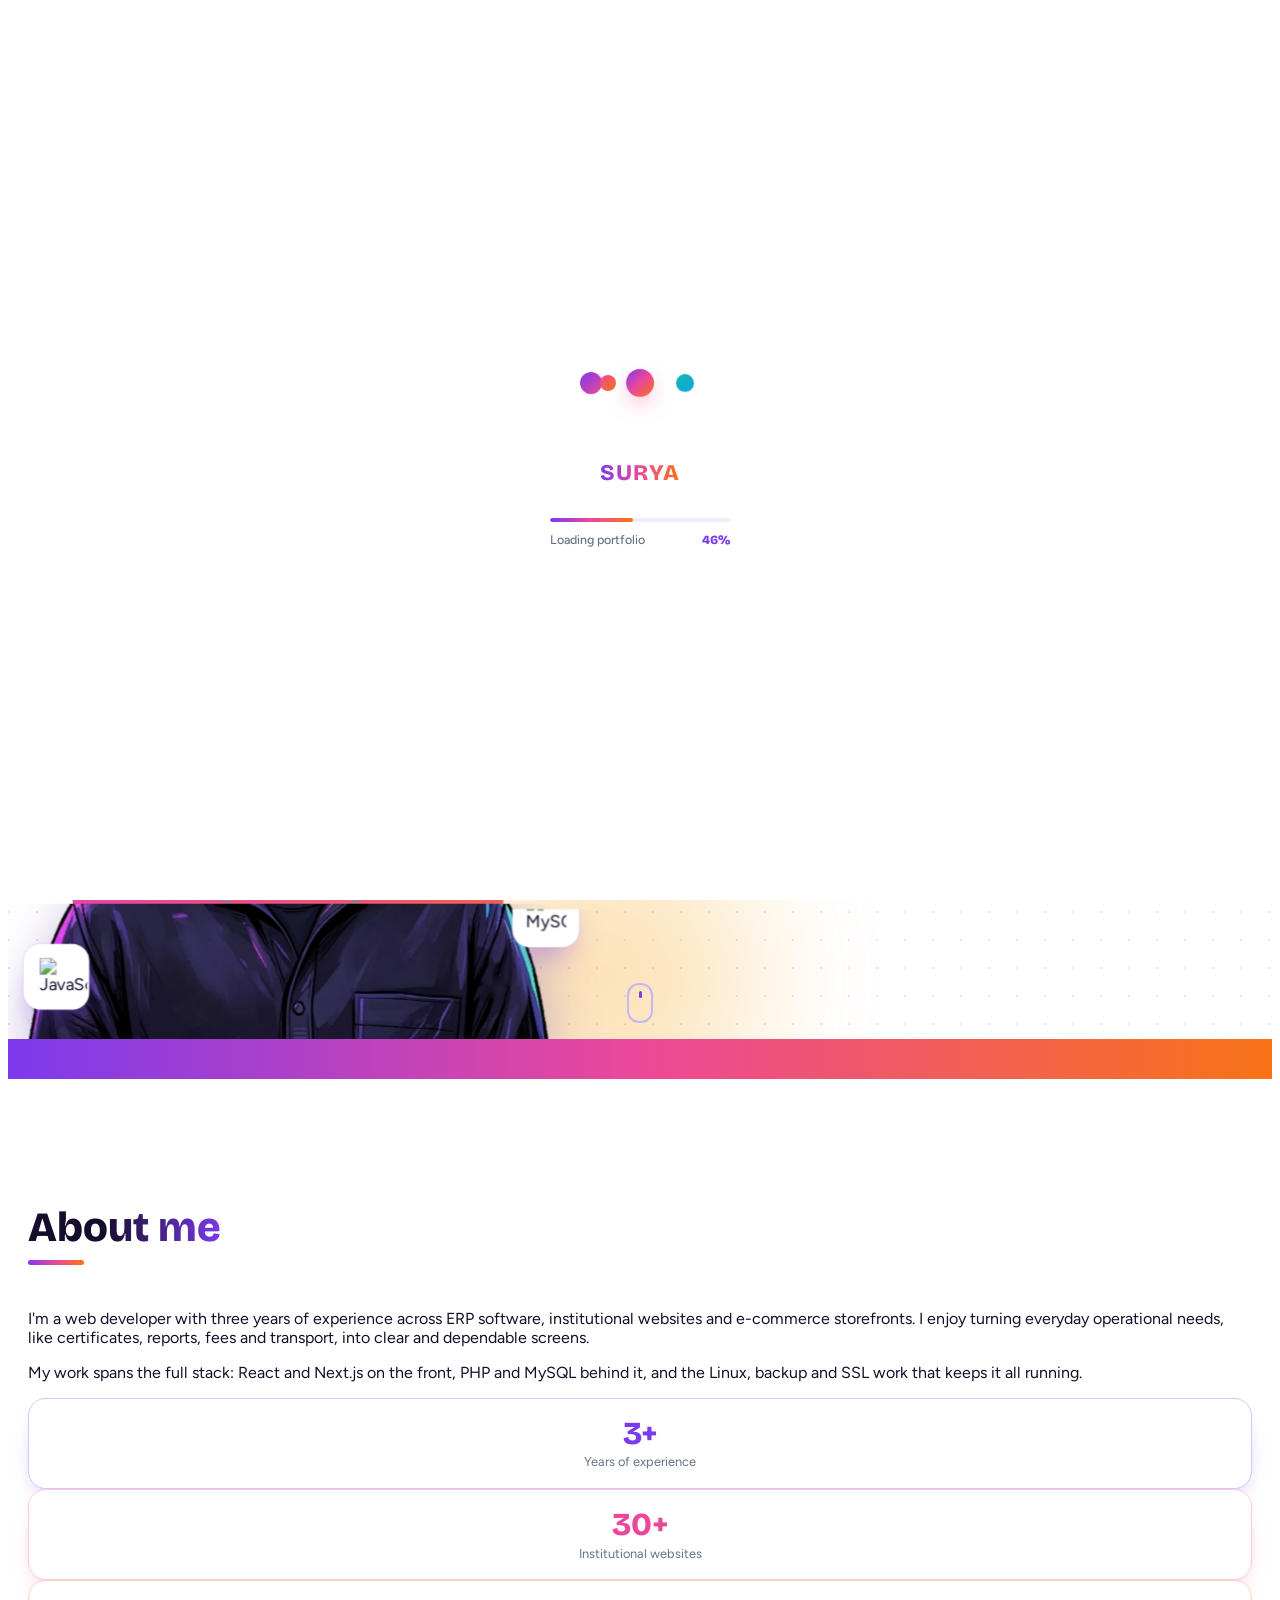
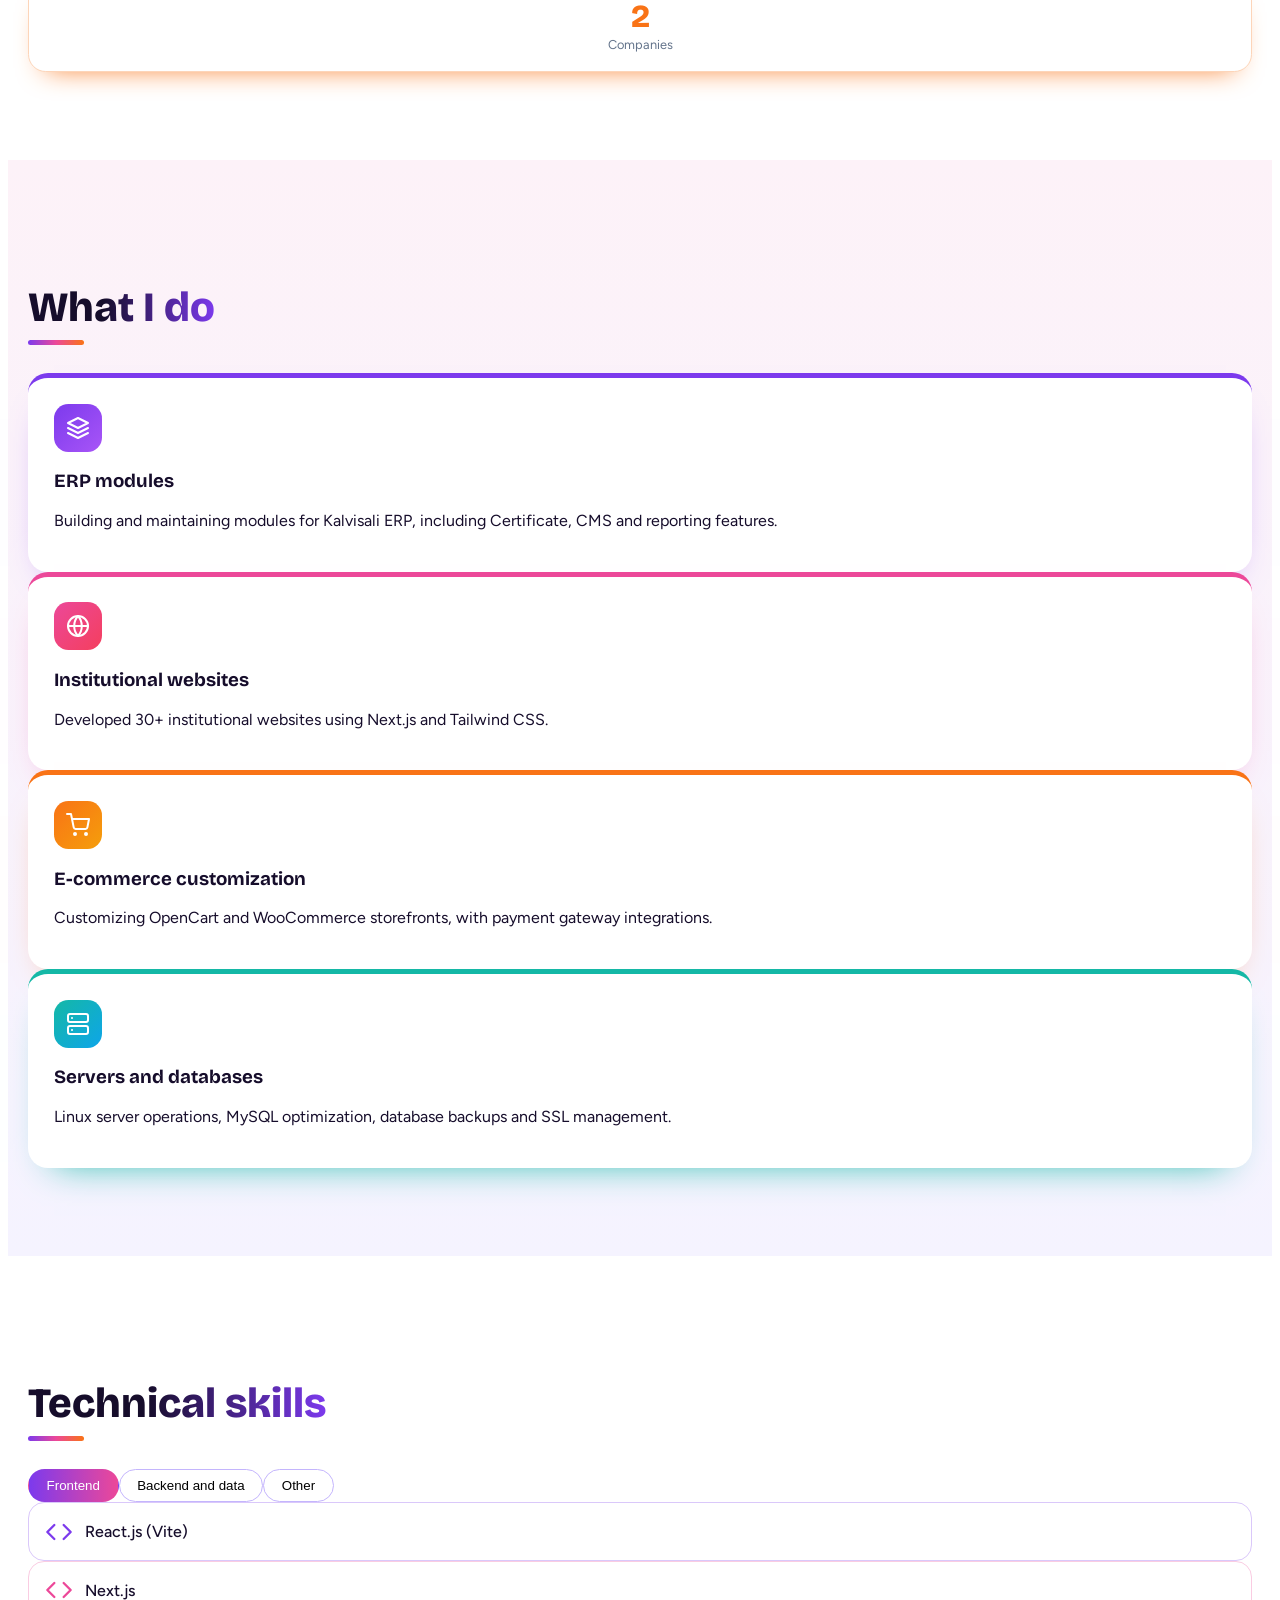
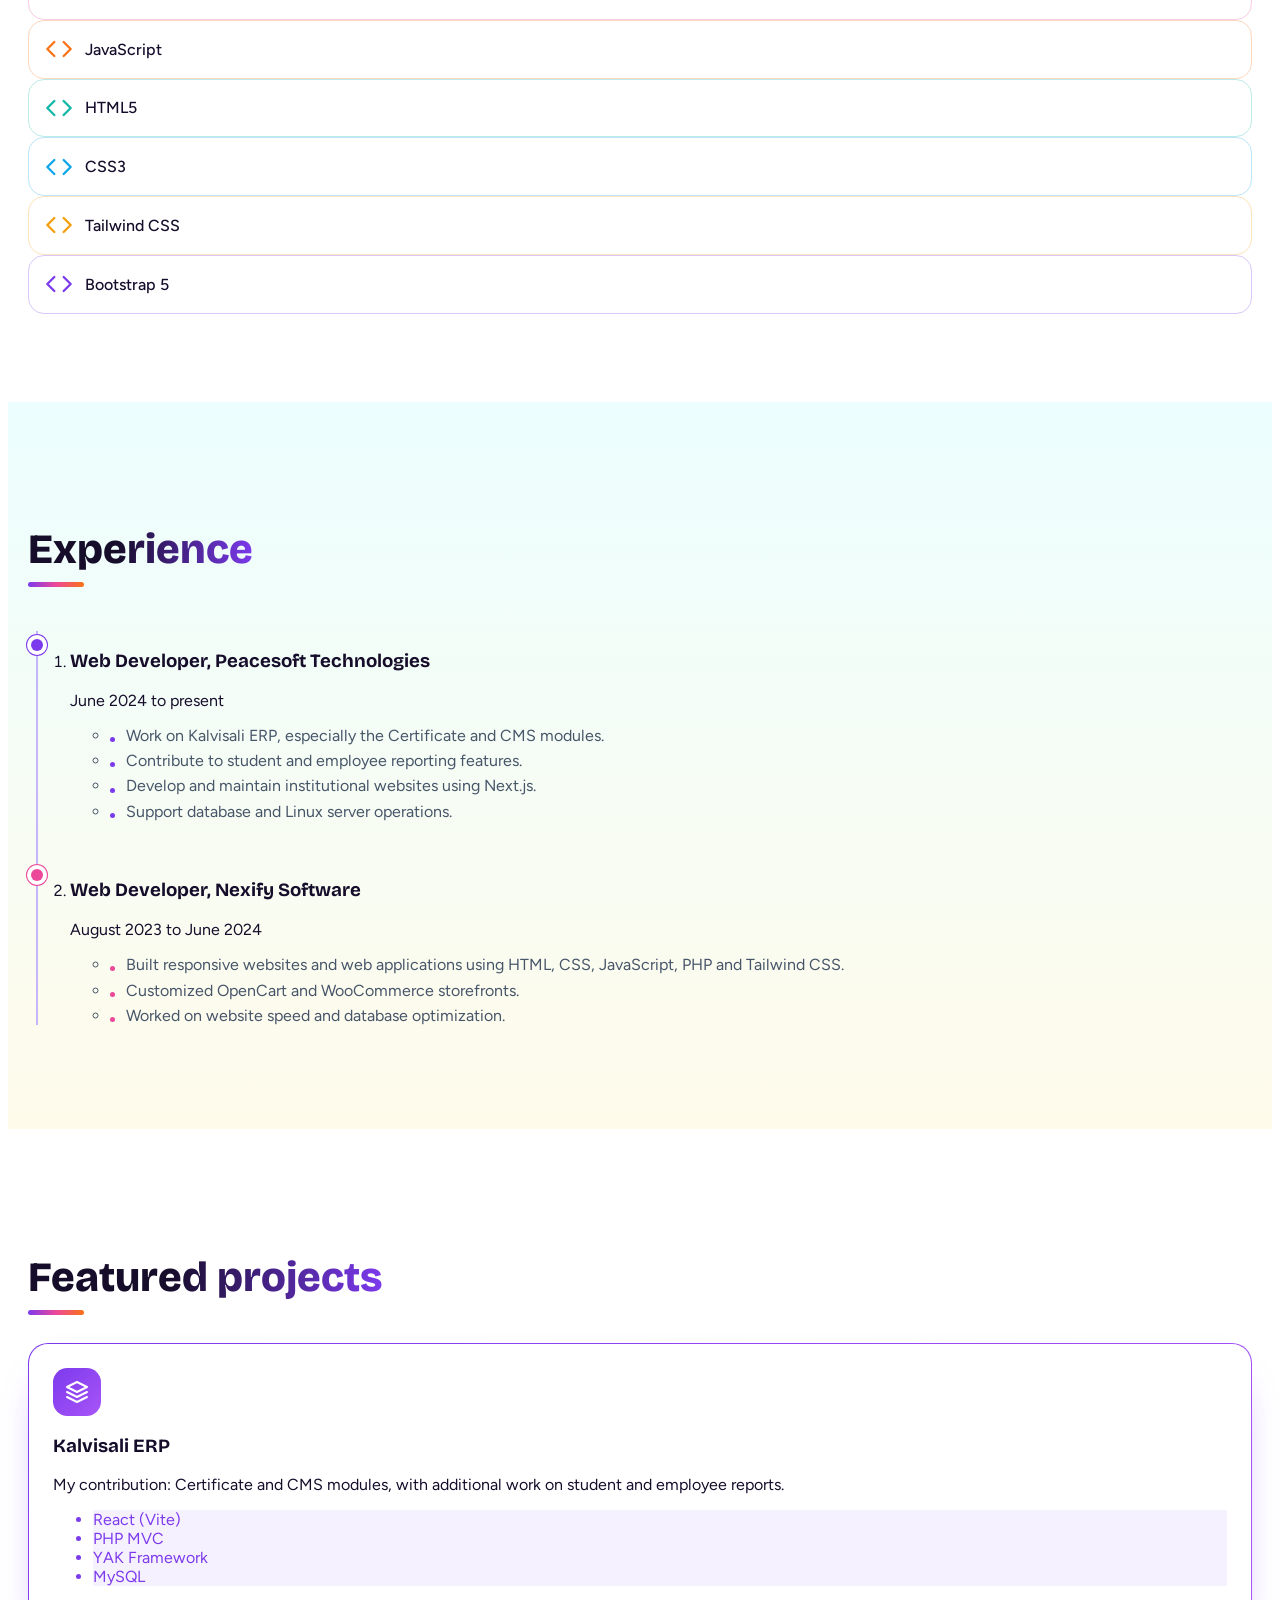
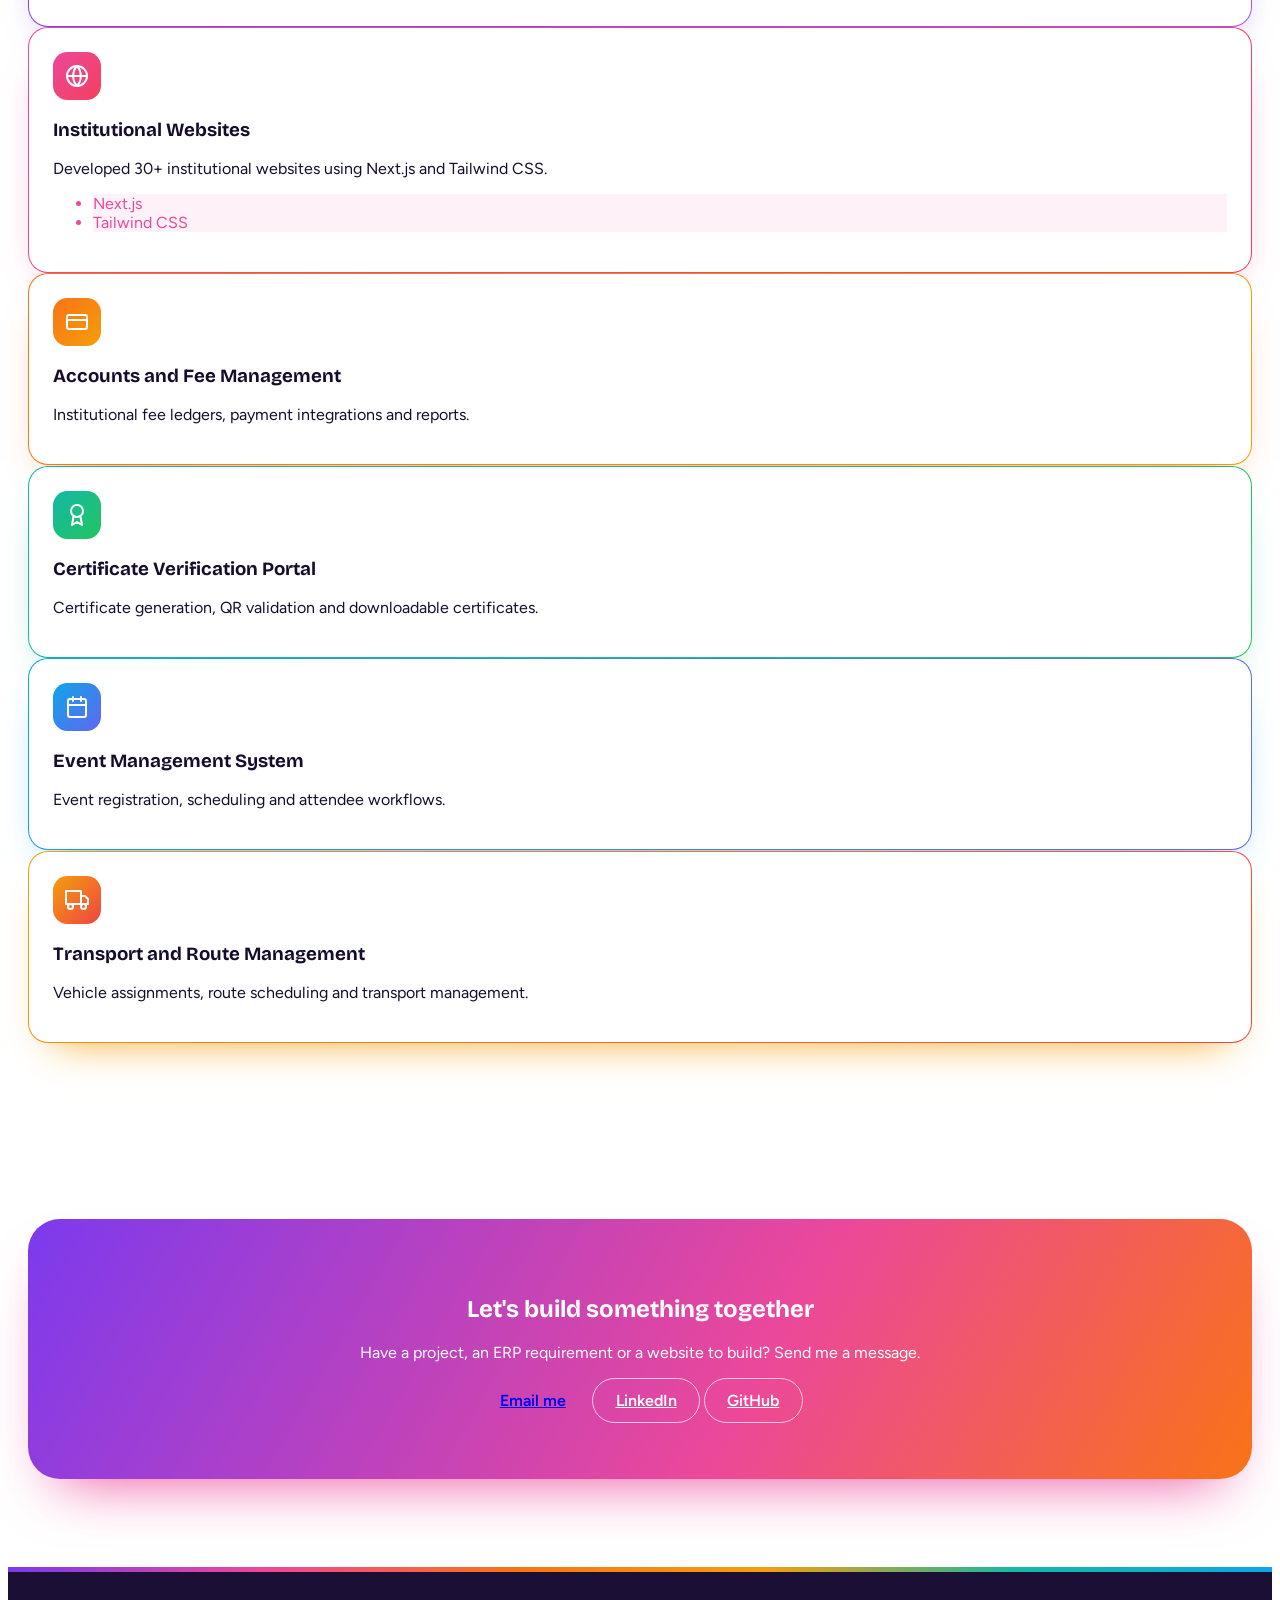
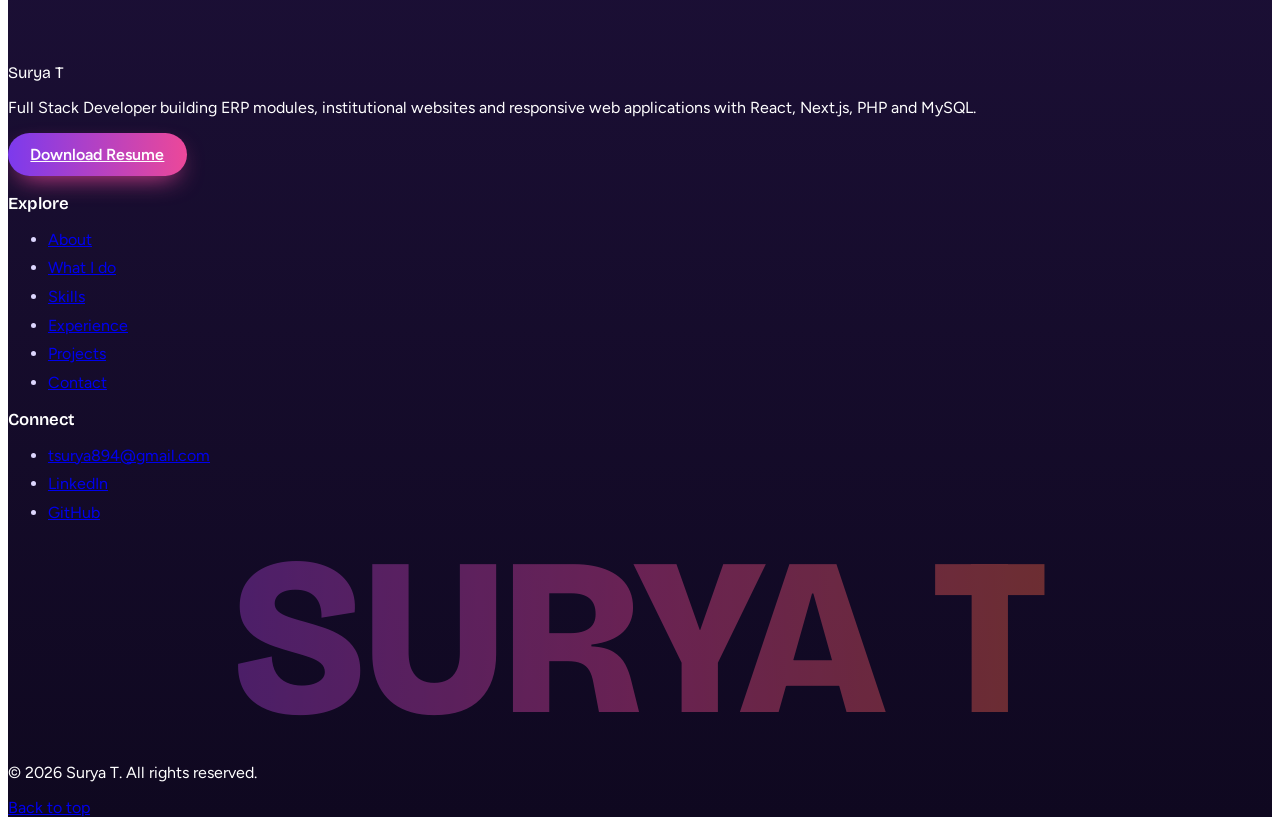
==== index.html @ 2a1d71d2 "0619pm" ====
<!DOCTYPE html>
<html lang="en">
<head>
<meta charset="UTF-8">
<meta name="viewport" content="width=device-width, initial-scale=1">
<title>Surya T | Full Stack & ERP Developer</title>
<meta name="description" content="Surya T is a Full Stack Developer with 3 years of experience building ERP modules, Next.js institutional websites and React/PHP web applications.">
<meta property="og:title" content="Surya T | Full Stack & ERP Developer">
<meta property="og:description" content="Practical ERP systems, modern web applications and responsive digital experiences.">
<meta property="og:type" content="website">
<meta property="og:image" content="assets/avatar.png">
<meta name="theme-color" content="#ffffff">
<link rel="icon" href="assets/favicon.svg" type="image/svg+xml">
<link rel="preload" as="image" href="assets/avatar.webp" type="image/webp">
<link rel="preconnect" href="https://fonts.googleapis.com">
<link rel="preconnect" href="https://fonts.gstatic.com" crossorigin>
<link href="https://fonts.googleapis.com/css2?family=Bricolage+Grotesque:wght@600;800&family=Figtree:wght@400;500;600&display=swap" rel="stylesheet">
<script src="https://cdn.tailwindcss.com/3.4.17"></script>
<link rel="stylesheet" href="styles.css?v=4">
</head>
<body class="antialiased">
<!-- White Liquid Droplets Loader -->
<div id="loader" class="loader-white-overlay" aria-label="Loading portfolio">
  <div class="loader-white-content">
    <div class="droplets-wrap" aria-hidden="true">
      <span class="drop d1"></span>
      <span class="drop d2"></span>
      <span class="drop d3"></span>
      <span class="drop d-center"></span>
    </div>
    <div class="loader-text-wrap">
      <p class="loader-name font-display">SURYA</p>
      <div class="loader-track-line"><div class="loader-line-fill" id="loaderBar"></div></div>
      <div class="loader-sub">
        <span class="loader-label">Loading portfolio</span>
        <span class="loader-pct font-display" id="loaderCounter">0%</span>
      </div>
    </div>
  </div>
</div>

<div id="progress" class="progress" aria-hidden="true"></div>

<header class="fixed top-0 inset-x-0 z-50 backdrop-blur bg-white/85 border-b border-violet-100/80">
  <nav class="max-w-6xl mx-auto flex items-center justify-between px-5 h-20" aria-label="Main">
    <a href="#top" class="brand-link group select-none inline-flex items-center" aria-label="SURYA Home">
      <span class="font-display font-extrabold text-2xl sm:text-3xl tracking-tight text-slate-900 group-hover:text-violet-600 transition-colors">SURYA</span>
    </a>
    
    <!-- Big Bars Floating Menu Toggle -->
    <button id="menuBtn" class="menu-pill-btn" aria-label="Open navigation menu" aria-expanded="false" aria-controls="menuDrawer">
      <span class="menu-pill-text font-display">Menu</span>
      <span class="menu-pill-bars" aria-hidden="true">
        <span class="bar b1"></span>
        <span class="bar b2"></span>
      </span>
    </button>
  </nav>
</header>

<!-- Floating Off-Canvas Navigation Drawer -->
<div id="menuDrawer" class="menu-drawer" aria-hidden="true">
  <div class="menu-drawer-backdrop" id="menuBackdrop"></div>
  <aside class="menu-drawer-panel" role="dialog" aria-modal="true" aria-label="Navigation">
    <div class="menu-drawer-top">
      <div class="flex items-center gap-2">
        <span class="w-2 h-2 rounded-full bg-violet-600"></span>
        <span class="font-display font-bold text-base text-slate-800 tracking-wide uppercase">Navigation</span>
      </div>
      <button id="menuCloseBtn" class="menu-close-btn" aria-label="Close menu">
        <svg width="22" height="22" viewBox="0 0 24 24" fill="none" stroke="currentColor" stroke-width="2.2" stroke-linecap="round"><path d="M18 6 6 18M6 6l12 12"/></svg>
      </button>
    </div>

    <nav class="menu-drawer-nav">
      <ul id="menu" class="menu-drawer-list">
        <li><a href="#about" class="drawer-link"><span class="drawer-num">01</span><span class="drawer-txt">About Me</span></a></li>
        <li><a href="#services" class="drawer-link"><span class="drawer-num">02</span><span class="drawer-txt">What I Do</span></a></li>
        <li><a href="#skills" class="drawer-link"><span class="drawer-num">03</span><span class="drawer-txt">Skills</span></a></li>
        <li><a href="#experience" class="drawer-link"><span class="drawer-num">04</span><span class="drawer-txt">Experience</span></a></li>
        <li><a href="#projects" class="drawer-link"><span class="drawer-num">05</span><span class="drawer-txt">Featured Work</span></a></li>
        <li><a href="#contact" class="drawer-link"><span class="drawer-num">06</span><span class="drawer-txt">Get In Touch</span></a></li>
      </ul>
    </nav>

    <div class="menu-drawer-foot">
      <p class="text-xs font-semibold uppercase tracking-wider text-slate-400 mb-2.5">Direct Connect</p>
      <div class="flex flex-wrap gap-2 mb-4">
        <a href="mailto:tsurya894@gmail.com" class="drawer-tag">tsurya894@gmail.com</a>
        <a href="https://www.linkedin.com/in/surya-4b2650295/" target="_blank" rel="noopener" class="drawer-tag">LinkedIn</a>
        <a href="https://github.com/surmus18" target="_blank" rel="noopener" class="drawer-tag">GitHub</a>
      </div>
      <a href="assets/surya-resume.pdf" download class="btn btn-primary w-full text-center">Download Resume</a>
    </div>
  </aside>
</div>

<main id="top">
<section class="hero">
  <span class="spot s1" aria-hidden="true"></span><span class="spot s2" aria-hidden="true"></span><span class="spot s3" aria-hidden="true"></span>
  <div class="max-w-6xl mx-auto w-full grid md:grid-cols-2 gap-6 md:gap-10 items-end relative">
    <div class="order-1 hero-copy">
      <h1 class="hero-in font-display font-extrabold text-6xl sm:text-7xl lg:text-8xl grad-text leading-none">SURYA T</h1>
      <p class="hero-in mt-6 text-xl font-semibold">Full Stack Developer</p>
      <p class="hero-in text-violet-700 font-medium">React.js | Next.js | ERP Software Development</p>
      <p class="hero-in mt-5 text-slate-600 max-w-md text-lg">Building practical ERP systems, modern web applications and responsive digital experiences.</p>
      <div class="hero-in mt-8 flex flex-wrap gap-3">
        <a href="#projects" class="btn btn-primary">Explore My Work</a>
        <a href="assets/surya-resume.pdf" download class="btn btn-ghost">Download Resume</a>
        <a href="#contact" class="btn btn-ghost">Contact Me</a>
      </div>
    </div>
    <div class="order-2 flex justify-center items-end">
      <div class="stage" id="stage">
        <div class="scene" id="scene">
          <div class="layer blob" aria-hidden="true"></div>
          <div class="layer ring" aria-hidden="true"></div>
          <div class="layer glyph" aria-hidden="true">&lt;/&gt;</div>
          <div class="layer avatar" id="avatarLayer">
            <picture><source srcset="assets/avatar.webp" type="image/webp"><img id="avatar" src="assets/avatar.png" alt="Illustrated portrait of Surya T" width="1024" height="1024" fetchpriority="high"></picture>
            <svg class="eye-svg" id="eyeSvg" viewBox="0 0 1024 1024" preserveAspectRatio="xMidYBottom meet" aria-hidden="true">
              <defs>
                <clipPath id="leftEyeClip">
                  <path d="M 424 322 Q 435 315 445 312 Q 453 312 Q 465 313 475 319 Q 480 326 480 326 Q 472 329 462 330 Q 453 329 Q 444 328 434 326 Q 424 322 424 322 Z"/>
                </clipPath>
                <clipPath id="rightEyeClip">
                  <path d="M 545 326 Q 554 318 563 313 Q 572 313 Q 581 313 591 317 Q 600 322 600 322 Q 591 327 581 329 Q 572 330 563 330 Q 554 329 545 326 Z"/>
                </clipPath>
                <radialGradient id="scleraGradL" cx="50%" cy="50%" r="60%">
                  <stop offset="0%" stop-color="#ffffff"/>
                  <stop offset="60%" stop-color="#e2dbed"/>
                  <stop offset="100%" stop-color="#a494b8"/>
                </radialGradient>
                <radialGradient id="scleraGradR" cx="48%" cy="50%" r="60%">
                  <stop offset="0%" stop-color="#ffffff"/>
                  <stop offset="60%" stop-color="#e2dbed"/>
                  <stop offset="100%" stop-color="#a494b8"/>
                </radialGradient>
                <radialGradient id="pupilGrad" cx="35%" cy="35%" r="65%">
                  <stop offset="0%" stop-color="#2d173d"/>
                  <stop offset="55%" stop-color="#14081e"/>
                  <stop offset="100%" stop-color="#05020a"/>
                </radialGradient>
              </defs>

              <!-- Left Eye (Viewer's left) -->
              <g clip-path="url(#leftEyeClip)">
                <rect x="415" y="305" width="75" height="32" fill="url(#scleraGradL)"/>
                <path d="M 423 317 Q 453 311 480 323" stroke="rgba(25,10,35,0.45)" stroke-width="2.6" fill="none"/>
                <g id="pupilL" class="pupil-target">
                  <ellipse cx="453" cy="321" rx="9.5" ry="8.5" fill="url(#pupilGrad)"/>
                  <circle cx="451" cy="319" r="2.4" fill="#ffffff"/>
                  <circle cx="455" cy="323" r="1.2" fill="rgba(255,255,255,0.7)"/>
                </g>
                <path id="blinkL" class="blink-lid blink-l" d="M 420 310 Q 453 308 484 318 L 484 336 Q 453 336 420 330 Z" fill="#2d173d"/>
              </g>
              <path d="M 424 322 Q 435 315 445 312 Q 453 312 Q 465 313 475 319 Q 480 326 480 326" fill="none" stroke="#160824" stroke-width="2.8" stroke-linecap="round"/>
              <path d="M 480 326 Q 472 329 462 330 Q 453 329 Q 444 328 434 326 Q 424 322 424 322" fill="none" stroke="#251230" stroke-width="1.6" stroke-linecap="round"/>

              <!-- Right Eye (Viewer's right) -->
              <g clip-path="url(#rightEyeClip)">
                <rect x="535" y="305" width="75" height="32" fill="url(#scleraGradR)"/>
                <path d="M 544 323 Q 572 311 600 319" stroke="rgba(25,10,35,0.45)" stroke-width="2.6" fill="none"/>
                <g id="pupilR" class="pupil-target">
                  <ellipse cx="572" cy="321" rx="9.5" ry="8.5" fill="url(#pupilGrad)"/>
                  <circle cx="570" cy="319" r="2.4" fill="#ffffff"/>
                  <circle cx="574" cy="323" r="1.2" fill="rgba(255,255,255,0.7)"/>
                </g>
                <path id="blinkR" class="blink-lid blink-r" d="M 540 312 Q 572 308 604 316 L 604 336 Q 572 336 540 332 Z" fill="#2d173d"/>
              </g>
              <path d="M 545 326 Q 554 318 563 313 Q 572 313 Q 581 313 591 317 Q 600 322 600 322" fill="none" stroke="#160824" stroke-width="2.8" stroke-linecap="round"/>
              <path d="M 600 322 Q 591 327 581 329 Q 572 330 563 330 Q 554 329 545 326" fill="none" stroke="#251230" stroke-width="1.6" stroke-linecap="round"/>
            </svg>
          </div>
          <div class="icon i1"><img src="https://cdn.jsdelivr.net/gh/devicons/devicon@v2.16.0/icons/react/react-original.svg" alt="React"></div>
          <div class="icon i2"><img src="https://cdn.jsdelivr.net/gh/devicons/devicon@v2.16.0/icons/nextjs/nextjs-original.svg" alt="Next.js"></div>
          <div class="icon i3"><img src="https://cdn.jsdelivr.net/gh/devicons/devicon@v2.16.0/icons/php/php-original.svg" alt="PHP"></div>
          <div class="icon i4"><img src="https://cdn.jsdelivr.net/gh/devicons/devicon@v2.16.0/icons/mysql/mysql-original.svg" alt="MySQL"></div>
          <div class="icon i5"><img src="https://cdn.jsdelivr.net/gh/devicons/devicon@v2.16.0/icons/javascript/javascript-original.svg" alt="JavaScript"></div>
          <div class="icon i6"><img src="https://cdn.jsdelivr.net/gh/devicons/devicon@v2.16.0/icons/tailwindcss/tailwindcss-original.svg" alt="Tailwind CSS"></div>
        </div>
      </div>
    </div>
  </div>
  <a href="#about" class="scroll-hint hidden md:block" aria-label="Scroll to About"><span></span></a>
</section>

<div class="marquee" aria-hidden="true"><div class="track" id="track"></div></div>

<section id="about" class="section">
  <div class="max-w-5xl mx-auto grid md:grid-cols-5 gap-10 items-center">
    <div class="md:col-span-3 reveal">
      <h2 class="h2">About me</h2>
      <p class="text-slate-600 text-lg leading-relaxed">I'm a web developer with three years of experience across ERP software, institutional websites and e-commerce storefronts. I enjoy turning everyday operational needs, like certificates, reports, fees and transport, into clear and dependable screens.</p>
      <p class="text-slate-600 text-lg leading-relaxed mt-4">My work spans the full stack: React and Next.js on the front, PHP and MySQL behind it, and the Linux, backup and SSL work that keeps it all running.</p>
    </div>
    <div class="md:col-span-2 grid grid-cols-3 md:grid-cols-1 gap-4 reveal">
      <div class="stat" style="--c:#7C3AED"><b>3+</b><span>Years of experience</span></div>
      <div class="stat" style="--c:#EC4899"><b>30+</b><span>Institutional websites</span></div>
      <div class="stat" style="--c:#F97316"><b>2</b><span>Companies</span></div>
    </div>
  </div>
</section>

<section id="services" class="section tint-a">
  <div class="max-w-6xl mx-auto">
    <h2 class="h2 reveal">What I do</h2>
    <div id="serviceGrid" class="grid sm:grid-cols-2 lg:grid-cols-4 gap-6"></div>
  </div>
</section>

<section id="skills" class="section">
  <div class="max-w-4xl mx-auto reveal">
    <h2 class="h2">Technical skills</h2>
    <div role="tablist" aria-label="Skill categories" class="flex flex-wrap gap-2 mb-8" id="tabs"></div>
    <div id="skillPanel" role="tabpanel" class="grid grid-cols-2 sm:grid-cols-3 gap-4 min-h-[10rem]"></div>
  </div>
</section>

<section id="experience" class="section tint-b">
  <div class="max-w-3xl mx-auto">
    <h2 class="h2 reveal">Experience</h2>
    <ol class="timeline">
      <li class="reveal" style="--c:#7C3AED">
        <h3 class="font-display text-xl font-semibold">Web Developer, Peacesoft Technologies</h3>
        <p class="text-violet-700 text-sm mb-3">June 2024 to present</p>
        <ul class="list">
          <li>Work on Kalvisali ERP, especially the Certificate and CMS modules.</li>
          <li>Contribute to student and employee reporting features.</li>
          <li>Develop and maintain institutional websites using Next.js.</li>
          <li>Support database and Linux server operations.</li>
        </ul>
      </li>
      <li class="reveal" style="--c:#EC4899">
        <h3 class="font-display text-xl font-semibold">Web Developer, Nexify Software</h3>
        <p class="text-pink-600 text-sm mb-3">August 2023 to June 2024</p>
        <ul class="list">
          <li>Built responsive websites and web applications using HTML, CSS, JavaScript, PHP and Tailwind CSS.</li>
          <li>Customized OpenCart and WooCommerce storefronts.</li>
          <li>Worked on website speed and database optimization.</li>
        </ul>
      </li>
    </ol>
  </div>
</section>

<section id="projects" class="section">
  <div class="max-w-6xl mx-auto">
    <h2 class="h2 reveal">Featured projects</h2>
    <div id="projectGrid" class="grid sm:grid-cols-2 lg:grid-cols-3 gap-6"></div>
  </div>
</section>

<section id="contact" class="section">
  <div class="max-w-4xl mx-auto cta reveal">
    <h2 class="font-display font-extrabold text-3xl sm:text-4xl">Let's build something together</h2>
    <p class="mt-3 text-white/85 max-w-xl mx-auto">Have a project, an ERP requirement or a website to build? Send me a message.</p>
    <div class="mt-8 flex flex-wrap justify-center gap-3">
      <a class="btn bg-white text-violet-800" href="mailto:tsurya894@gmail.com">Email me</a>
      <a class="btn btn-outline" href="https://www.linkedin.com/in/surya-4b2650295/" target="_blank" rel="noopener">LinkedIn</a>
      <a class="btn btn-outline" href="https://github.com/surmus18" target="_blank" rel="noopener">GitHub</a>
    </div>
  </div>
</section>
</main>

<footer class="footer">
  <div class="max-w-6xl mx-auto px-5 relative">
    <div class="grid md:grid-cols-4 gap-10 pb-14">
      <div class="md:col-span-2">
        <p class="font-display text-3xl font-extrabold">Surya T</p>
        <p class="mt-3 text-violet-200 max-w-sm">Full Stack Developer building ERP modules, institutional websites and responsive web applications with React, Next.js, PHP and MySQL.</p>
        <a href="assets/surya-resume.pdf" download class="btn btn-primary mt-6">Download Resume</a>
      </div>
      <div>
        <h3 class="foot-h">Explore</h3>
        <ul class="foot-list">
          <li><a href="#about">About</a></li><li><a href="#services">What I do</a></li><li><a href="#skills">Skills</a></li>
          <li><a href="#experience">Experience</a></li><li><a href="#projects">Projects</a></li><li><a href="#contact">Contact</a></li>
        </ul>
      </div>
      <div>
        <h3 class="foot-h">Connect</h3>
        <ul class="foot-list">
          <li><a href="mailto:tsurya894@gmail.com">tsurya894@gmail.com</a></li>
          <li><a href="https://www.linkedin.com/in/surya-4b2650295/" target="_blank" rel="noopener">LinkedIn</a></li>
          <li><a href="https://github.com/surmus18" target="_blank" rel="noopener">GitHub</a></li>
        </ul>
      </div>
    </div>
    <p class="watermark" aria-hidden="true">SURYA T</p>
    <div class="flex flex-wrap items-center justify-between gap-3 border-t border-white/10 py-6 text-sm text-violet-300 relative">
      <p>&copy; <span id="year"></span> Surya T. All rights reserved.</p>
      <a href="#top" class="underline">Back to top</a>
    </div>
  </div>
</footer>

<script src="https://cdnjs.cloudflare.com/ajax/libs/gsap/3.12.5/gsap.min.js"></script>
<script src="https://cdnjs.cloudflare.com/ajax/libs/gsap/3.12.5/ScrollTrigger.min.js"></script>
<script src="script.js?v=4"></script>
</body>
</html>
---- styles.css ----
:root{--ink:#160D2B;--violet:#7C3AED;--pink:#EC4899;--orange:#F97316;--amber:#F59E0B;--teal:#14B8A6;--sky:#0EA5E9;--lav:#C4B5FD}
html{scroll-behavior:smooth;scroll-padding-top:4rem}
body{font-family:'Figtree',system-ui,sans-serif;color:var(--ink);background:#fff;overflow-x:hidden}
.font-display,.h2{font-family:'Bricolage Grotesque',system-ui,sans-serif}
.grad-text{background:linear-gradient(90deg,var(--violet),var(--pink) 55%,var(--orange));-webkit-background-clip:text;background-clip:text;color:transparent}
.h2{font-size:clamp(1.9rem,4vw,2.6rem);font-weight:800;margin-bottom:1.75rem;display:inline-block;background:linear-gradient(90deg,var(--ink) 40%,var(--violet));-webkit-background-clip:text;background-clip:text;color:transparent}
.h2::after{content:"";display:block;width:56px;height:5px;margin-top:.5rem;border-radius:4px;background:linear-gradient(90deg,var(--violet),var(--pink),var(--orange))}
.section{padding:5.5rem 1.25rem}
.tint-a{background:linear-gradient(180deg,#fdf2f8,#f5f3ff)}
.tint-b{background:linear-gradient(180deg,#ecfeff,#fffbeb)}
.nav-link{display:block;padding:.5rem 0;transition:color .2s}.nav-link:hover{color:var(--violet)}
a:focus-visible,button:focus-visible{outline:2px solid var(--violet);outline-offset:3px;border-radius:.5rem}
.btn{display:inline-block;padding:.75rem 1.4rem;border-radius:999px;font-weight:600;transition:transform .2s,box-shadow .2s,background .2s}
.btn:hover{transform:translateY(-2px)}
.btn-primary{color:#fff;background:linear-gradient(90deg,var(--violet),var(--pink));box-shadow:0 10px 26px -10px var(--pink)}
.btn-ghost{border:1px solid var(--lav);color:var(--ink);background:#fff}.btn-ghost:hover{background:#f5f0ff}
.btn-outline{border:1.5px solid rgba(255,255,255,.7);color:#fff}.btn-outline:hover{background:rgba(255,255,255,.18)}

/* hero */
.hero{position:relative;min-height:100svh;display:flex;align-items:flex-end;padding:6rem 1.25rem 0;overflow:hidden;background:radial-gradient(circle at 1px 1px,#eadffd 1px,transparent 0) 0 0/28px 28px,#fff}
.hero-copy{padding-bottom:1.5rem}
@media (min-width:768px){.hero-copy{padding-bottom:clamp(3.5rem,16vh,9rem)}}
.spot{position:absolute;border-radius:50%;filter:blur(70px);opacity:.35;pointer-events:none}
.s1{width:340px;height:340px;background:var(--pink);top:-60px;left:-80px}
.s2{width:380px;height:380px;background:var(--sky);right:-100px;top:30%;opacity:.28}
.s3{width:300px;height:300px;background:var(--amber);bottom:-90px;left:35%;opacity:.3}
.progress{position:fixed;top:0;left:0;height:3px;width:100%;z-index:60;transform-origin:0 50%;transform:scaleX(0);background:linear-gradient(90deg,var(--violet),var(--pink),var(--orange),var(--amber))}
.nav-link.active{color:var(--violet);font-weight:600}

/* 3D stage: portrait sits flush on the bottom edge of the hero */
.stage{width:min(88vw,520px,calc(100svh - 7rem));aspect-ratio:1;perspective:1100px}
.scene{position:relative;width:100%;height:100%;transform-style:preserve-3d;transform-origin:50% 100%;transform:rotateX(var(--rx,0deg)) rotateY(var(--ry,0deg));transition:transform .25s ease-out}
.layer{position:absolute}
.blob{left:6%;right:6%;top:14%;bottom:0;border-radius:50% 50% 0 0/46% 46% 0 0;background:linear-gradient(160deg,var(--violet),var(--pink) 55%,var(--orange));transform:translateZ(-70px);animation:breathe 9s ease-in-out infinite;transform-origin:50% 100%}
.ring{left:14%;top:4%;width:72%;aspect-ratio:1;border-radius:50%;border:3px dashed var(--teal);opacity:.6;transform:translateZ(-40px);animation:spin 40s linear infinite}
.glyph{right:-2%;top:-4%;font:800 6.5rem/1 'Bricolage Grotesque',sans-serif;color:#fde68a;transform:translateZ(-30px)}
.avatar{inset:0;transform:translateZ(34px) rotateX(var(--face-rx,0deg)) rotateY(var(--face-ry,0deg)) translate3d(var(--face-tx,0px),var(--face-ty,0px),0);transform-origin:50% 80%;transition:transform .12s cubic-bezier(.2,.8,.4,1)}
.avatar picture{position:absolute;inset:0;width:100%;height:100%}
.avatar img{width:100%;height:100%;object-fit:contain;object-position:bottom;filter:drop-shadow(0 18px 28px rgba(76,29,149,.35))}
.eye-svg{position:absolute;inset:0;width:100%;height:100%;pointer-events:none;transform-origin:50% 100%;z-index:10;will-change:transform}
.pupil-target{transform-box:fill-box;transform-origin:center;will-change:transform}
.blink-lid{opacity:0;transform:translateY(-28px);transition:transform .08s ease-in,opacity .08s ease-in;transform-origin:50% 0}
.is-blinking .blink-lid{opacity:1;transform:translateY(0)}
.is-winking .blink-r{opacity:1;transform:translateY(0)}
.icon{position:absolute;width:62px;height:62px;display:grid;place-items:center;border-radius:1rem;background:#fff;box-shadow:0 18px 30px -12px rgba(124,58,237,.5),0 0 0 1px rgba(124,58,237,.1);animation:bob 5s ease-in-out infinite}
.icon img{width:60%;height:60%}
.i1{top:6%;left:0;transform:translateZ(90px)}
.i2{top:24%;right:-3%;transform:translateZ(70px);animation-delay:-1.2s}
.i3{top:50%;left:-6%;transform:translateZ(100px);animation-delay:-2.4s}
.i4{bottom:20%;right:-2%;transform:translateZ(80px);animation-delay:-3.1s}
.i5{bottom:8%;left:2%;transform:translateZ(60px);animation-delay:-.6s}
.i6{top:-2%;left:40%;transform:translateZ(50px);animation-delay:-3.8s}
@keyframes bob{50%{translate:0 -10px}}
@keyframes spin{to{rotate:360deg}}
@keyframes breathe{50%{transform:translateZ(-70px) scale(1.03)}}
.scroll-hint{position:absolute;bottom:1rem;left:50%;width:22px;height:36px;border:2px solid var(--lav);border-radius:12px;transform:translateX(-50%);z-index:2}
.scroll-hint span{position:absolute;top:6px;left:50%;width:3px;height:7px;margin-left:-1.5px;border-radius:2px;background:var(--violet);animation:dot 1.8s ease-in-out infinite}
@keyframes dot{50%{transform:translateY(10px);opacity:.3}}

/* marquee */
.marquee{overflow:hidden;padding:1.25rem 0;background:linear-gradient(90deg,var(--violet),var(--pink),var(--orange))}
.track{display:flex;gap:1rem;width:max-content;animation:slide 32s linear infinite}
.track span{display:grid;place-items:center;width:52px;height:52px;border-radius:.9rem;background:#fff}
.track img{width:56%;height:56%}
@keyframes slide{to{transform:translateX(-50%)}}

/* stats, services */
.stat{padding:1.1rem;border-radius:1.1rem;background:#fff;border:1px solid color-mix(in srgb,var(--c) 30%,#fff);box-shadow:0 14px 28px -18px var(--c);text-align:center}
.stat b{display:block;font:800 2rem/1.1 'Bricolage Grotesque',sans-serif;color:var(--c)}
.stat span{font-size:.8rem;color:#64748b}
.svc{padding:1.6rem;border-radius:1.25rem;background:#fff;border-top:5px solid var(--c);box-shadow:0 20px 36px -26px var(--c);transition:transform .25s}
.svc:hover{transform:translateY(-6px)}
.chip{display:grid;place-items:center;width:48px;height:48px;border-radius:.9rem;margin-bottom:1rem;color:#fff;background:linear-gradient(135deg,var(--c),var(--c2,var(--c)))}
.chip svg{width:24px;height:24px;fill:none;stroke:currentColor;stroke-width:2;stroke-linecap:round;stroke-linejoin:round}

/* skills */
.tab{padding:.5rem 1.1rem;border-radius:999px;border:1px solid var(--lav);background:#fff;transition:.2s}
.tab[aria-selected=true]{color:#fff;border-color:transparent;background:linear-gradient(90deg,var(--violet),var(--pink))}
.skill{display:flex;align-items:center;gap:.75rem;padding:.9rem 1rem;border-radius:1rem;background:#fff;border:1px solid color-mix(in srgb,var(--c) 28%,#fff);font-weight:500;transition:transform .2s,box-shadow .2s}
.skill:hover{transform:translateY(-4px);box-shadow:0 16px 28px -14px var(--c)}
.skill img,.skill svg{width:28px;height:28px;flex:none}.skill svg{color:var(--c)}

/* timeline */
.timeline{border-left:2px solid var(--lav);margin-left:.5rem;padding-left:2rem;display:grid;gap:2.5rem}
.timeline>li{position:relative}
.timeline>li::before{content:"";position:absolute;left:calc(-2rem - 7px);top:.5rem;width:12px;height:12px;border-radius:50%;background:var(--c);box-shadow:0 0 0 4px #fff,0 0 0 5px var(--c)}
.list{display:grid;gap:.4rem;color:#475569}.list li{padding-left:1rem;position:relative}.list li::before{content:"";position:absolute;left:0;top:.7em;width:5px;height:5px;border-radius:50%;background:var(--c)}

/* project cards */
.card{padding:1px;border-radius:1.25rem;background:linear-gradient(135deg,var(--c),var(--c2));will-change:transform;box-shadow:0 22px 40px -26px var(--c)}
.card>div{height:100%;padding:1.5rem;border-radius:calc(1.25rem - 1px);background:#fff}

/* cta + footer */
.cta{padding:3.5rem 1.5rem;border-radius:2rem;text-align:center;color:#fff;background:linear-gradient(120deg,var(--violet),var(--pink) 60%,var(--orange));box-shadow:0 30px 60px -30px var(--pink)}
.footer{position:relative;overflow:hidden;padding-top:5rem;color:#fff;background:linear-gradient(180deg,#1b0f35,#0f0820)}
.footer::before{content:"";position:absolute;inset:0 0 auto;height:5px;background:linear-gradient(90deg,var(--violet),var(--pink),var(--orange),var(--amber),var(--teal),var(--sky))}
.foot-h{font:600 1.05rem 'Bricolage Grotesque',sans-serif;margin-bottom:1rem}
.foot-list{display:grid;gap:.6rem;color:#ddd6fe}.foot-list a:hover{color:#fff;text-decoration:underline}
.watermark{font:800 clamp(4rem,19vw,14rem)/.9 'Bricolage Grotesque',sans-serif;text-align:center;margin:0 0 1.5rem;background:linear-gradient(90deg,var(--violet),var(--pink),var(--orange));-webkit-background-clip:text;background-clip:text;color:transparent;opacity:.4;user-select:none}

/* Thin light custom scrollbar */
::-webkit-scrollbar{width:6px;height:6px}
::-webkit-scrollbar-track{background:#faf8ff}
::-webkit-scrollbar-thumb{background:#c4b5fd;border-radius:999px;transition:background .2s}
::-webkit-scrollbar-thumb:hover{background:#a78bfa}
*{scrollbar-width:thin;scrollbar-color:#c4b5fd #faf8ff}

/* Big Bars Menu Pill Button */
.menu-pill-btn{display:inline-flex;align-items:center;gap:.65rem;padding:.5rem 1.15rem;border-radius:999px;background:#fff;border:1.5px solid var(--lav);color:var(--ink);box-shadow:0 4px 14px -6px rgba(124,58,237,.2);transition:all .25s cubic-bezier(.2,.8,.4,1);cursor:pointer}
.menu-pill-btn:hover{background:#f8f5ff;border-color:var(--violet);transform:translateY(-1px);box-shadow:0 8px 20px -8px rgba(124,58,237,.35)}
.menu-pill-text{font-size:.9rem;font-weight:700;letter-spacing:.02em}
.menu-pill-bars{display:flex;flex-direction:column;gap:4px;width:18px}
.menu-pill-bars .bar{display:block;height:2.5px;border-radius:2px;background:var(--ink);transition:all .25s ease}
.menu-pill-bars .b1{width:18px;background:var(--violet)}
.menu-pill-bars .b2{width:12px;margin-left:auto;background:var(--pink)}
.menu-pill-btn:hover .b2{width:18px}

/* Floating Off-Canvas Navigation Drawer */
.menu-drawer{position:fixed;inset:0;z-index:9998;pointer-events:none;visibility:hidden;transition:visibility .35s ease}
.menu-drawer.is-open{pointer-events:auto;visibility:visible}
.menu-drawer-backdrop{position:absolute;inset:0;background:rgba(22,13,43,.45);backdrop-filter:blur(8px);-webkit-backdrop-filter:blur(8px);opacity:0;transition:opacity .35s ease}
.menu-drawer.is-open .menu-drawer-backdrop{opacity:1}
.menu-drawer-panel{position:absolute;top:0;right:0;bottom:0;width:min(90vw,440px);background:rgba(255,255,255,.96);backdrop-filter:blur(24px);-webkit-backdrop-filter:blur(24px);border-left:1px solid rgba(196,181,253,.4);box-shadow:-20px 0 60px -20px rgba(76,29,149,.35);display:flex;flex-direction:column;padding:2rem 2.25rem;transform:translateX(100%);transition:transform .4s cubic-bezier(.16,1,.3,1);overflow-y:auto}
.menu-drawer.is-open .menu-drawer-panel{transform:translateX(0)}
.menu-drawer-top{display:flex;align-items:center;justify-content:space-between;padding-bottom:1.5rem;border-bottom:1px solid #f1ecfa}
.menu-close-btn{display:grid;place-items:center;width:38px;height:38px;border-radius:50%;background:#f5f0ff;color:#6b21a8;border:1px solid var(--lav);transition:all .2s ease;cursor:pointer}
.menu-close-btn:hover{background:var(--violet);color:#fff;transform:rotate(90deg)}
.menu-drawer-nav{margin:2rem 0;flex:1}
.menu-drawer-list{display:grid;gap:.8rem}
.drawer-link{display:flex;align-items:center;gap:1.1rem;padding:.75rem 1rem;border-radius:1rem;color:var(--ink);font-family:'Bricolage Grotesque',system-ui,sans-serif;transition:all .2s cubic-bezier(.2,.8,.4,1)}
.drawer-link:hover{background:#f8f5ff;color:var(--violet);transform:translateX(6px)}
.drawer-num{font-size:.85rem;font-weight:700;color:var(--pink);opacity:.85}
.drawer-txt{font-size:1.6rem;font-weight:800;letter-spacing:-.01em}
.drawer-link:hover .drawer-txt{background:linear-gradient(90deg,var(--violet),var(--pink));-webkit-background-clip:text;background-clip:text;color:transparent}
.menu-drawer-foot{border-top:1px solid #f1ecfa;padding-top:1.5rem;margin-top:auto}
.drawer-tag{display:inline-block;padding:.35rem .75rem;border-radius:999px;font-size:.78rem;font-weight:500;color:#6b21a8;background:#f5f0ff;border:1px solid var(--lav);transition:all .2s ease}
.drawer-tag:hover{background:var(--violet);color:#fff;border-color:transparent}

/* White Liquid Droplets Loader */
.loader-white-overlay{position:fixed;inset:0;z-index:9999;background:#fff;display:flex;align-items:center;justify-content:center;overflow:hidden;transition:opacity .5s cubic-bezier(.16,1,.3,1),visibility .5s ease}
.loader-white-overlay.is-hidden{opacity:0;visibility:hidden;pointer-events:none}
.loader-white-content{display:flex;flex-direction:column;align-items:center;gap:1.5rem;position:relative}
.droplets-wrap{position:relative;width:120px;height:60px;display:flex;align-items:center;justify-content:center}
.drop{position:absolute;border-radius:50%;will-change:transform,opacity}
.d1{width:22px;height:22px;background:linear-gradient(135deg,var(--violet),var(--pink));left:0;animation:dropLeft 1.2s cubic-bezier(.4,0,.2,1) infinite}
.d2{width:16px;height:16px;background:linear-gradient(135deg,var(--pink),var(--orange));left:20px;animation:dropLeftSmall 1.2s cubic-bezier(.4,0,.2,1) infinite .15s}
.d3{width:18px;height:18px;background:linear-gradient(135deg,var(--teal),var(--sky));right:6px;animation:dropRight 1.2s cubic-bezier(.4,0,.2,1) infinite .08s}
.d-center{width:28px;height:28px;border-radius:50%;background:linear-gradient(135deg,var(--violet),var(--pink) 50%,var(--orange));box-shadow:0 8px 22px -4px rgba(236,72,153,.55);animation:pulseCenter 1.2s ease-in-out infinite}
@keyframes dropLeft{0%{transform:translateX(0) scale(.6);opacity:0}30%{opacity:1}70%{transform:translateX(44px) scale(1.1);opacity:1}100%{transform:translateX(48px) scale(0);opacity:0}}
@keyframes dropLeftSmall{0%{transform:translateX(0) scale(.5);opacity:0}30%{opacity:.8}70%{transform:translateX(32px) scale(1);opacity:.8}100%{transform:translateX(36px) scale(0);opacity:0}}
@keyframes dropRight{0%{transform:translateX(0) scale(.6);opacity:0}30%{opacity:1}70%{transform:translateX(-38px) scale(1.1);opacity:1}100%{transform:translateX(-42px) scale(0);opacity:0}}
@keyframes pulseCenter{0%,100%{transform:scale(1)}50%{transform:scale(1.18)}}
.loader-text-wrap{display:flex;flex-direction:column;align-items:center;gap:.6rem}
.loader-name{font-size:1.4rem;font-weight:800;letter-spacing:.06em;background:linear-gradient(90deg,var(--violet),var(--pink),var(--orange));-webkit-background-clip:text;background-clip:text;color:transparent}
.loader-track-line{width:180px;height:4px;border-radius:999px;background:#f1ecfa;overflow:hidden}
.loader-line-fill{height:100%;width:0%;border-radius:999px;background:linear-gradient(90deg,var(--violet),var(--pink),var(--orange));transition:width .05s linear}
.loader-sub{display:flex;align-items:center;justify-content:space-between;width:100%;font-size:.78rem;font-weight:500;color:#64748b}
.loader-pct{font-weight:800;color:var(--violet)}

@media (prefers-reduced-motion:reduce){*,*::before,*::after{animation:none!important;transition:none!important}html{scroll-behavior:auto}}
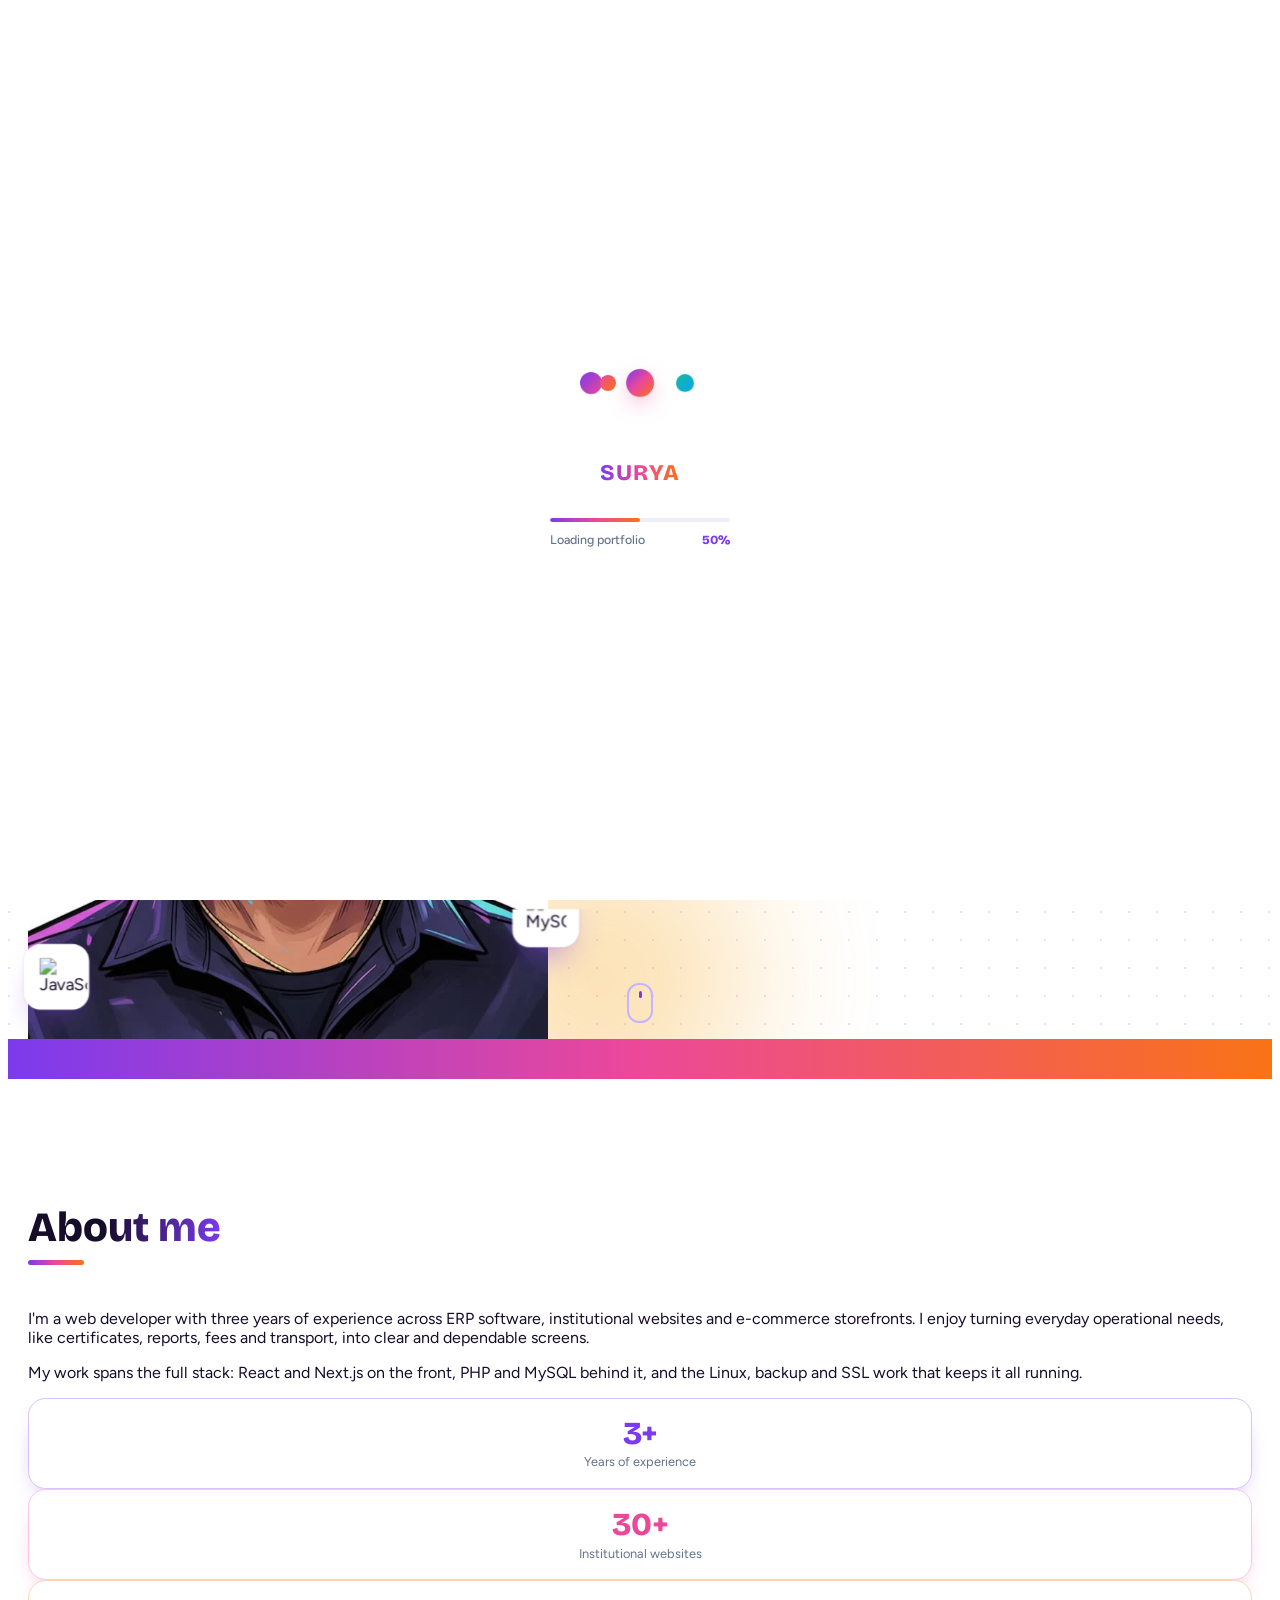
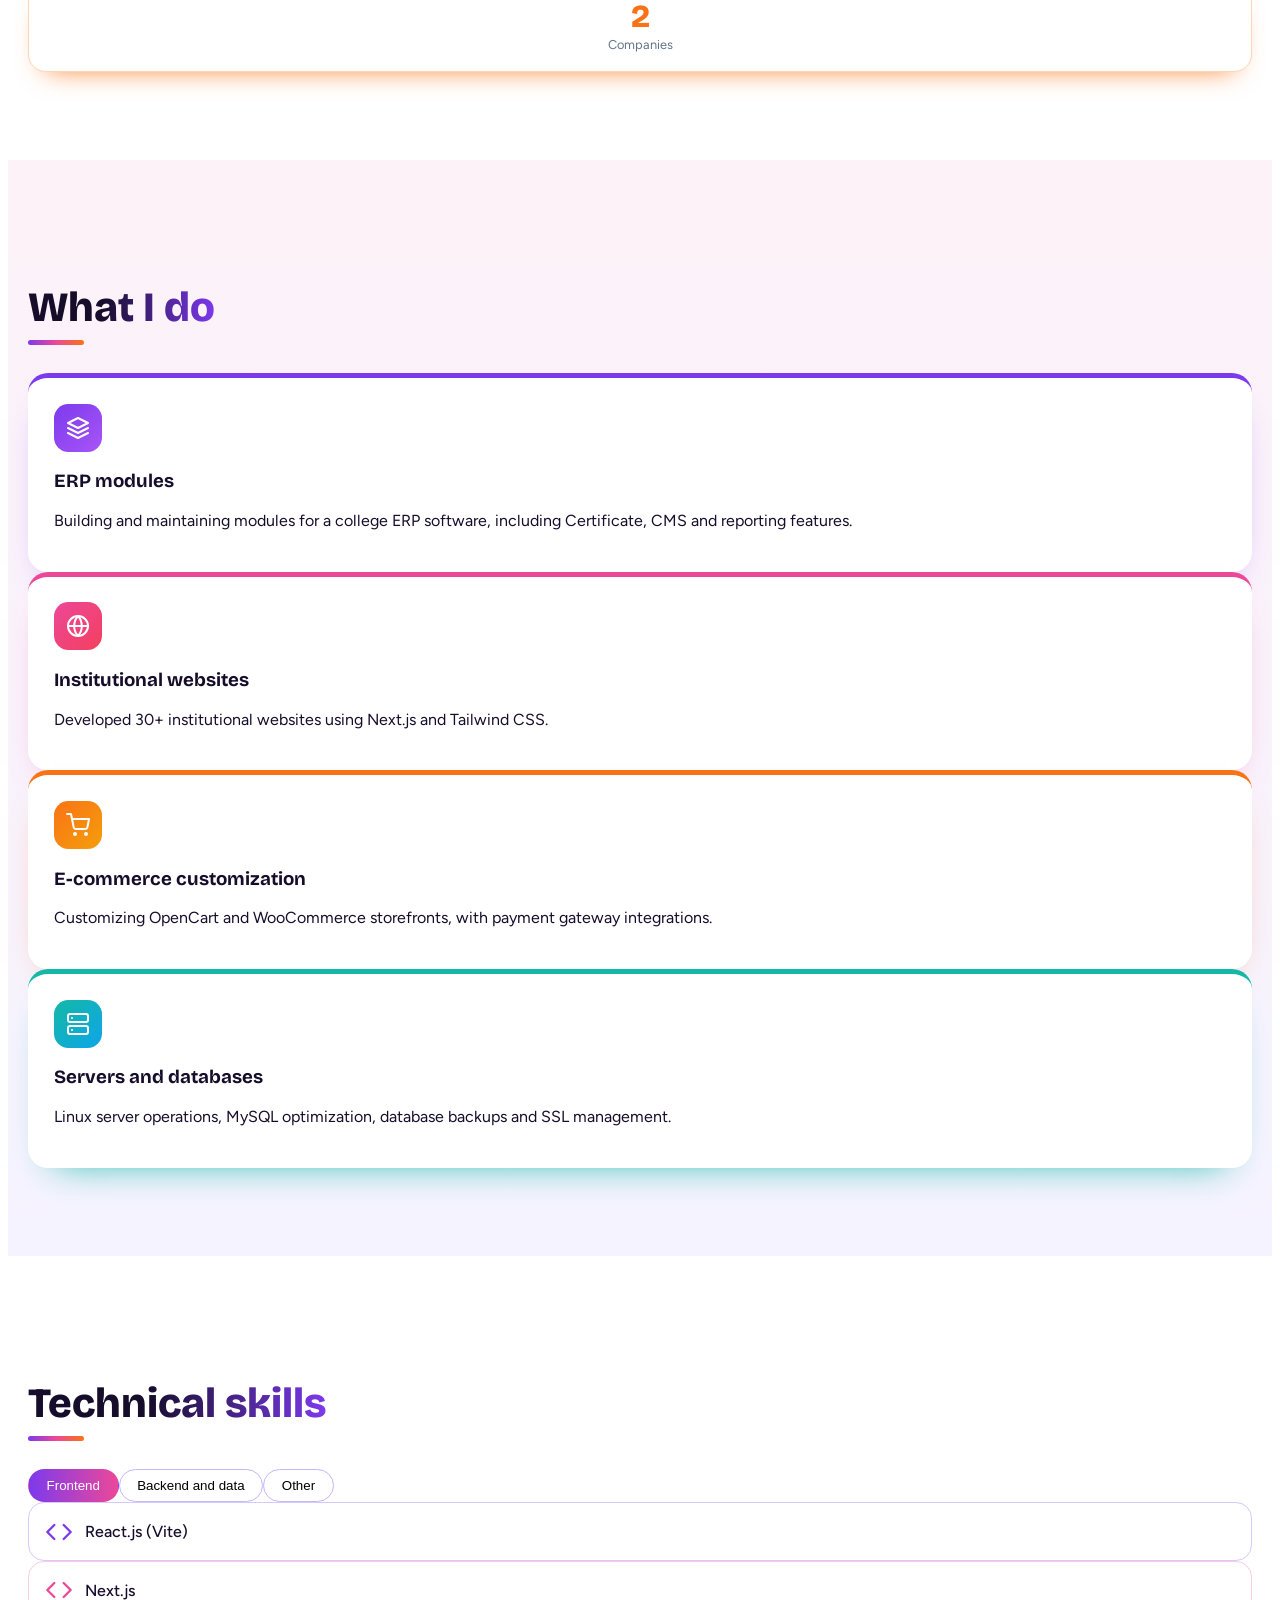
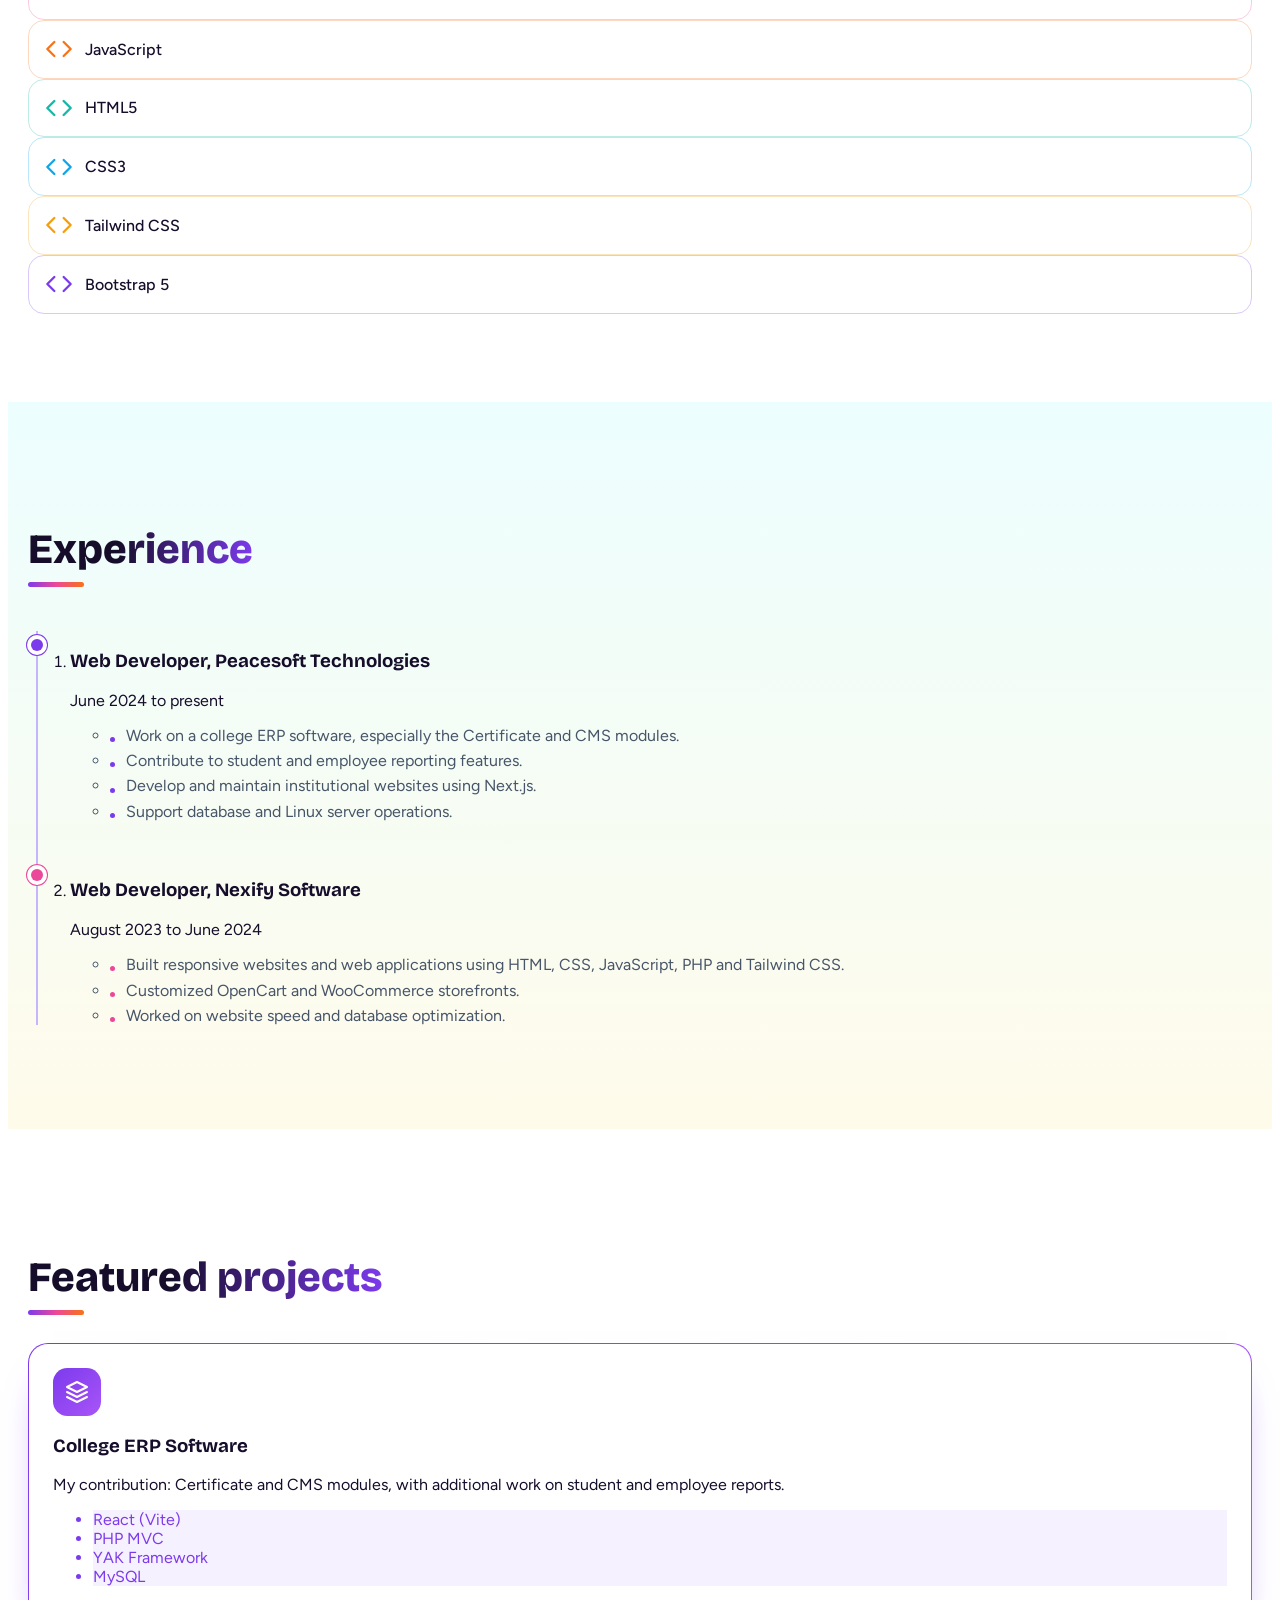
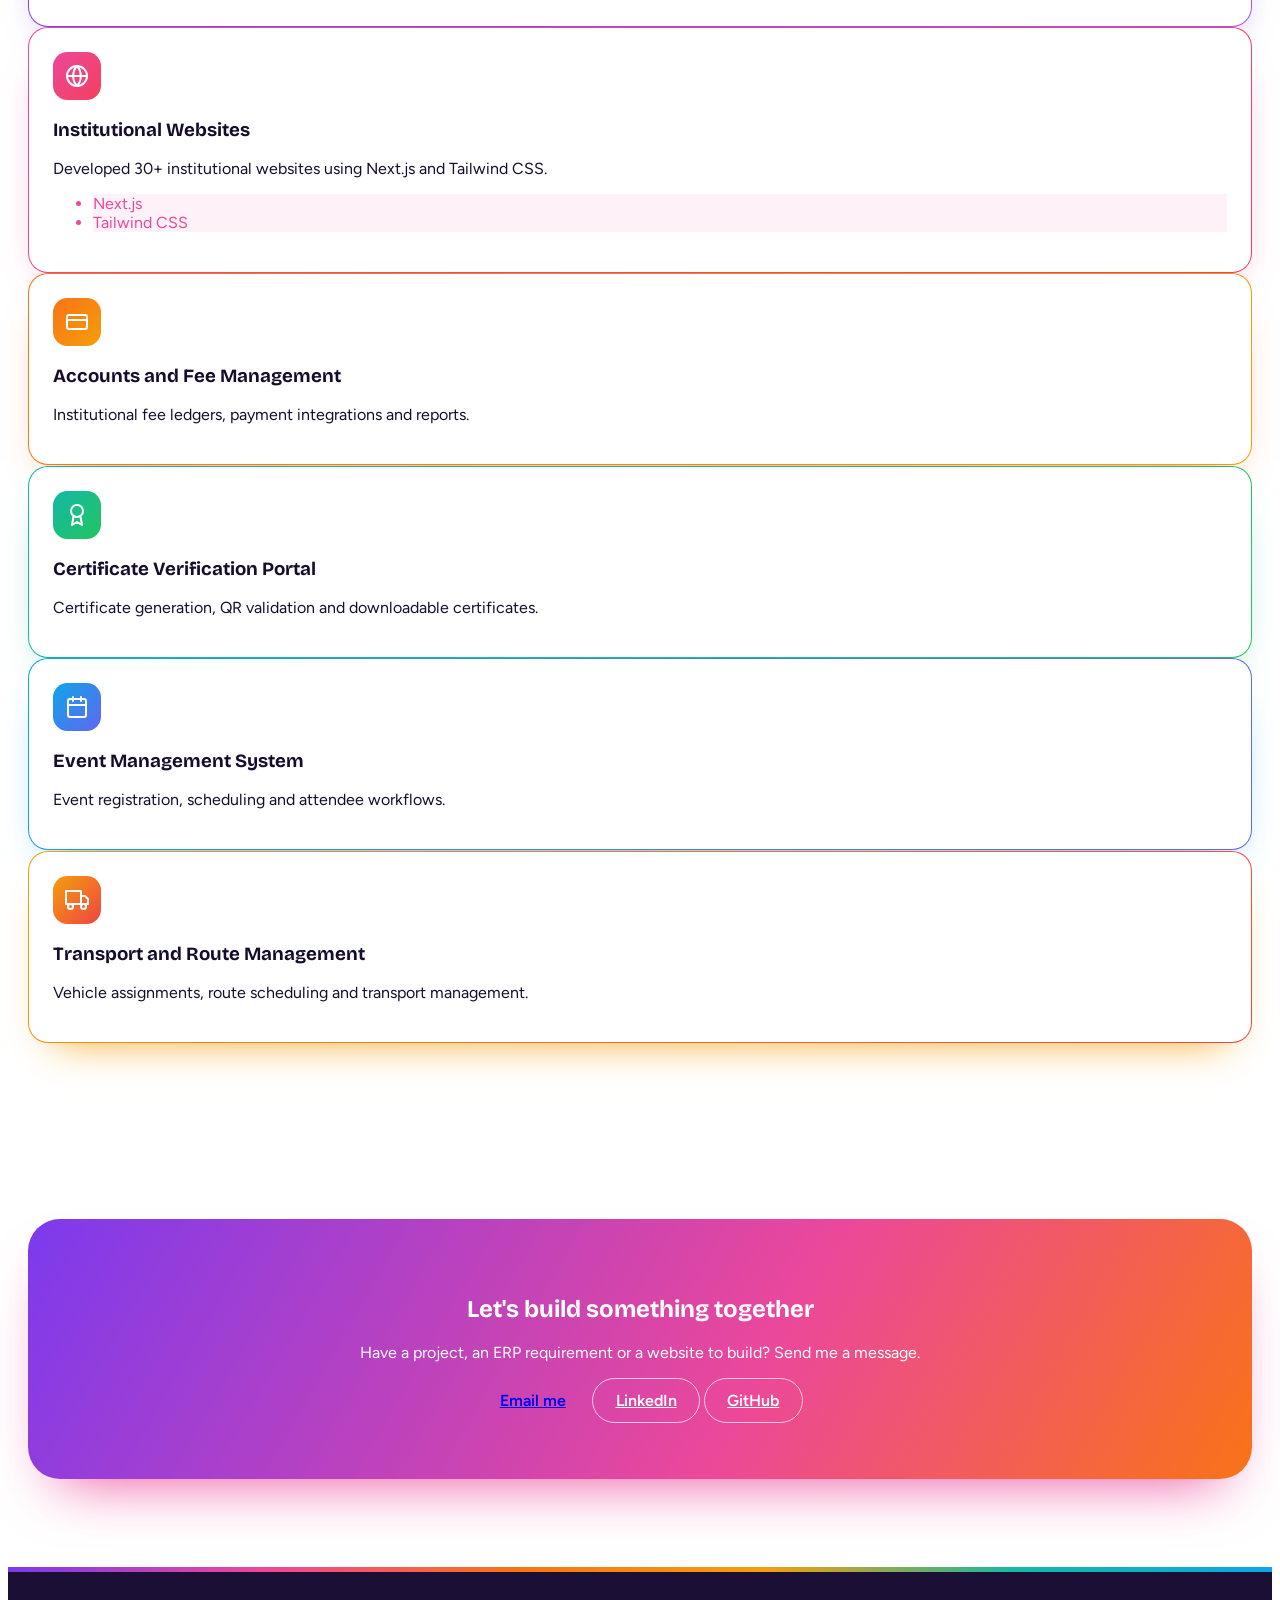
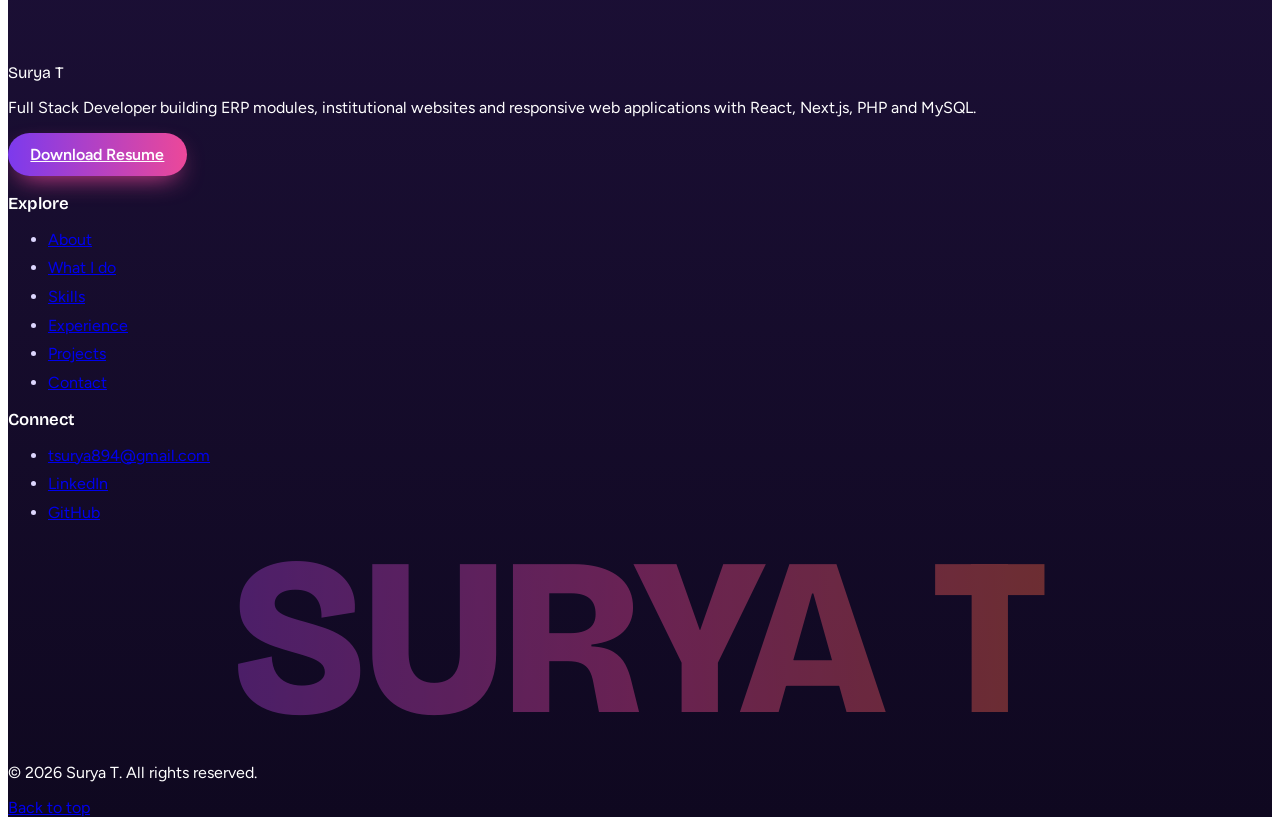
==== commit 11b81bdb: "0533pm" ====
--- a/index.html
+++ b/index.html
@@ -10,13 +10,14 @@
 <meta property="og:type" content="website">
 <meta property="og:image" content="assets/avatar.png">
 <meta name="theme-color" content="#ffffff">
-<link rel="icon" href="assets/favicon.svg" type="image/svg+xml">
-<link rel="preload" as="image" href="assets/avatar.webp" type="image/webp">
+<link rel="icon" href="assets/favicon.svg?v=2" type="image/svg+xml">
+<link rel="preload" as="image" href="assets/avatar-eyes.webp" type="image/webp">
 <link rel="preconnect" href="https://fonts.googleapis.com">
 <link rel="preconnect" href="https://fonts.gstatic.com" crossorigin>
 <link href="https://fonts.googleapis.com/css2?family=Bricolage+Grotesque:wght@600;800&family=Figtree:wght@400;500;600&display=swap" rel="stylesheet">
 <script src="https://cdn.tailwindcss.com/3.4.17"></script>
-<link rel="stylesheet" href="styles.css?v=4">
+<link rel="stylesheet" href="styles.css?v=7">
+<noscript><style>.hero.intro-on .scene .layer{opacity:1}.intro-card{display:none}</style></noscript>
 </head>
 <body class="antialiased">
 <!-- White Liquid Droplets Loader -->
@@ -43,7 +44,8 @@
 
 <header class="fixed top-0 inset-x-0 z-50 backdrop-blur bg-white/85 border-b border-violet-100/80">
   <nav class="max-w-6xl mx-auto flex items-center justify-between px-5 h-20" aria-label="Main">
-    <a href="#top" class="brand-link group select-none inline-flex items-center" aria-label="SURYA Home">
+    <a href="#top" class="brand-link group select-none inline-flex items-center gap-2.5 sm:gap-3" aria-label="SURYA Home">
+      <!-- <img src="assets/surya-logo-mark.png" alt="Surya Logo" class="w-8 h-8 sm:w-9 sm:h-9 object-contain group-hover:scale-105 transition-transform"> -->
       <span class="font-display font-extrabold text-2xl sm:text-3xl tracking-tight text-slate-900 group-hover:text-violet-600 transition-colors">SURYA</span>
     </a>
     
@@ -96,7 +98,7 @@
 </div>
 
 <main id="top">
-<section class="hero">
+<section class="hero intro-on">
   <span class="spot s1" aria-hidden="true"></span><span class="spot s2" aria-hidden="true"></span><span class="spot s3" aria-hidden="true"></span>
   <div class="max-w-6xl mx-auto w-full grid md:grid-cols-2 gap-6 md:gap-10 items-end relative">
     <div class="order-1 hero-copy">
@@ -112,65 +114,28 @@
     </div>
     <div class="order-2 flex justify-center items-end">
       <div class="stage" id="stage">
-        <div class="scene" id="scene">
+      <div class="intro-card" id="introCard">
+        <div class="intro-inner">
+          <video id="introVideo" muted playsinline preload="auto" poster="assets/avatar-video-poster.jpg" aria-label="Intro video of Surya T"><source src="assets/avatar-video.mp4" type="video/mp4"></video>
+        <!--   <button type="button" class="intro-btn intro-sound" id="introSound" aria-pressed="false">Sound off</button>
+          <button type="button" class="intro-btn intro-skip" id="introSkip">Skip intro</button> -->
+          <div class="intro-bar" aria-hidden="true"><i id="introBar"></i></div>
+        </div>
+      </div>
+      <div class="scene" id="scene">
           <div class="layer blob" aria-hidden="true"></div>
           <div class="layer ring" aria-hidden="true"></div>
           <div class="layer glyph" aria-hidden="true">&lt;/&gt;</div>
           <div class="layer avatar" id="avatarLayer">
-            <picture><source srcset="assets/avatar.webp" type="image/webp"><img id="avatar" src="assets/avatar.png" alt="Illustrated portrait of Surya T" width="1024" height="1024" fetchpriority="high"></picture>
-            <svg class="eye-svg" id="eyeSvg" viewBox="0 0 1024 1024" preserveAspectRatio="xMidYBottom meet" aria-hidden="true">
-              <defs>
-                <clipPath id="leftEyeClip">
-                  <path d="M 424 322 Q 435 315 445 312 Q 453 312 Q 465 313 475 319 Q 480 326 480 326 Q 472 329 462 330 Q 453 329 Q 444 328 434 326 Q 424 322 424 322 Z"/>
-                </clipPath>
-                <clipPath id="rightEyeClip">
-                  <path d="M 545 326 Q 554 318 563 313 Q 572 313 Q 581 313 591 317 Q 600 322 600 322 Q 591 327 581 329 Q 572 330 563 330 Q 554 329 545 326 Z"/>
-                </clipPath>
-                <radialGradient id="scleraGradL" cx="50%" cy="50%" r="60%">
-                  <stop offset="0%" stop-color="#ffffff"/>
-                  <stop offset="60%" stop-color="#e2dbed"/>
-                  <stop offset="100%" stop-color="#a494b8"/>
-                </radialGradient>
-                <radialGradient id="scleraGradR" cx="48%" cy="50%" r="60%">
-                  <stop offset="0%" stop-color="#ffffff"/>
-                  <stop offset="60%" stop-color="#e2dbed"/>
-                  <stop offset="100%" stop-color="#a494b8"/>
-                </radialGradient>
-                <radialGradient id="pupilGrad" cx="35%" cy="35%" r="65%">
-                  <stop offset="0%" stop-color="#2d173d"/>
-                  <stop offset="55%" stop-color="#14081e"/>
-                  <stop offset="100%" stop-color="#05020a"/>
-                </radialGradient>
-              </defs>
-
-              <!-- Left Eye (Viewer's left) -->
-              <g clip-path="url(#leftEyeClip)">
-                <rect x="415" y="305" width="75" height="32" fill="url(#scleraGradL)"/>
-                <path d="M 423 317 Q 453 311 480 323" stroke="rgba(25,10,35,0.45)" stroke-width="2.6" fill="none"/>
-                <g id="pupilL" class="pupil-target">
-                  <ellipse cx="453" cy="321" rx="9.5" ry="8.5" fill="url(#pupilGrad)"/>
-                  <circle cx="451" cy="319" r="2.4" fill="#ffffff"/>
-                  <circle cx="455" cy="323" r="1.2" fill="rgba(255,255,255,0.7)"/>
-                </g>
-                <path id="blinkL" class="blink-lid blink-l" d="M 420 310 Q 453 308 484 318 L 484 336 Q 453 336 420 330 Z" fill="#2d173d"/>
-              </g>
-              <path d="M 424 322 Q 435 315 445 312 Q 453 312 Q 465 313 475 319 Q 480 326 480 326" fill="none" stroke="#160824" stroke-width="2.8" stroke-linecap="round"/>
-              <path d="M 480 326 Q 472 329 462 330 Q 453 329 Q 444 328 434 326 Q 424 322 424 322" fill="none" stroke="#251230" stroke-width="1.6" stroke-linecap="round"/>
-
-              <!-- Right Eye (Viewer's right) -->
-              <g clip-path="url(#rightEyeClip)">
-                <rect x="535" y="305" width="75" height="32" fill="url(#scleraGradR)"/>
-                <path d="M 544 323 Q 572 311 600 319" stroke="rgba(25,10,35,0.45)" stroke-width="2.6" fill="none"/>
-                <g id="pupilR" class="pupil-target">
-                  <ellipse cx="572" cy="321" rx="9.5" ry="8.5" fill="url(#pupilGrad)"/>
-                  <circle cx="570" cy="319" r="2.4" fill="#ffffff"/>
-                  <circle cx="574" cy="323" r="1.2" fill="rgba(255,255,255,0.7)"/>
-                </g>
-                <path id="blinkR" class="blink-lid blink-r" d="M 540 312 Q 572 308 604 316 L 604 336 Q 572 336 540 332 Z" fill="#2d173d"/>
-              </g>
-              <path d="M 545 326 Q 554 318 563 313 Q 572 313 Q 581 313 591 317 Q 600 322 600 322" fill="none" stroke="#160824" stroke-width="2.8" stroke-linecap="round"/>
-              <path d="M 600 322 Q 591 327 581 329 Q 572 330 563 330 Q 554 329 545 326" fill="none" stroke="#251230" stroke-width="1.6" stroke-linecap="round"/>
-            </svg>
+            <div class="avatar-inner">
+            <img class="eye-back" src="assets/eye-l-back.png" alt="" aria-hidden="true" style="left:40.820%;top:29.688%;width:7.422%;height:3.613%">
+            <img class="eye-iris" id="irisL" src="assets/eye-l-iris.png" alt="" aria-hidden="true" style="left:42.676%;top:30.273%;width:2.734%;height:2.734%">
+            <img class="eye-back" src="assets/eye-r-back.png" alt="" aria-hidden="true" style="left:51.953%;top:30.078%;width:7.422%;height:3.809%">
+            <img class="eye-iris" id="irisR" src="assets/eye-r-iris.png" alt="" aria-hidden="true" style="left:54.395%;top:30.566%;width:2.734%;height:2.734%">
+            <picture><source srcset="assets/avatar-eyes.webp" type="image/webp"><img id="avatar" src="assets/avatar-eyes.png" alt="Illustrated portrait of Surya T" width="1024" height="1024" fetchpriority="high"></picture>
+            <div class="eye-lid lid-l" aria-hidden="true" style="left:41.699%;top:31.055%;width:5.762%;height:1.465%;clip-path:polygon(1.69% 63.33%,11.86% 40.0%,23.73% 20.0%,37.29% 9.33%,52.54% 6.67%,67.8% 13.33%,81.36% 30.67%,91.53% 54.67%,96.61% 70.67%,86.44% 82.0%,69.49% 88.67%,49.15% 91.33%,28.81% 90.0%,13.56% 83.33%);--blink:74%"><img src="assets/eye-l-lid.png" alt="" style="top:-146.67%;width:100%;height:146.67%"></div>
+            <div class="eye-lid lid-r" aria-hidden="true" style="left:52.637%;top:31.250%;width:6.055%;height:1.660%;clip-path:polygon(1.61% 58.82%,9.68% 42.35%,19.35% 25.29%,30.65% 12.94%,46.77% 8.24%,62.9% 15.29%,79.03% 35.29%,91.94% 58.82%,96.77% 76.47%,85.48% 88.24%,66.13% 90.59%,43.55% 88.24%,22.58% 84.71%,9.68% 76.47%);--blink:83%"><img src="assets/eye-r-lid.png" alt="" style="top:-129.41%;width:100%;height:129.41%"></div>
+            </div>
           </div>
           <div class="icon i1"><img src="https://cdn.jsdelivr.net/gh/devicons/devicon@v2.16.0/icons/react/react-original.svg" alt="React"></div>
           <div class="icon i2"><img src="https://cdn.jsdelivr.net/gh/devicons/devicon@v2.16.0/icons/nextjs/nextjs-original.svg" alt="Next.js"></div>
@@ -225,7 +190,7 @@
         <h3 class="font-display text-xl font-semibold">Web Developer, Peacesoft Technologies</h3>
         <p class="text-violet-700 text-sm mb-3">June 2024 to present</p>
         <ul class="list">
-          <li>Work on Kalvisali ERP, especially the Certificate and CMS modules.</li>
+          <li>Work on a college ERP software, especially the Certificate and CMS modules.</li>
           <li>Contribute to student and employee reporting features.</li>
           <li>Develop and maintain institutional websites using Next.js.</li>
           <li>Support database and Linux server operations.</li>
@@ -298,6 +263,6 @@
 
 <script src="https://cdnjs.cloudflare.com/ajax/libs/gsap/3.12.5/gsap.min.js"></script>
 <script src="https://cdnjs.cloudflare.com/ajax/libs/gsap/3.12.5/ScrollTrigger.min.js"></script>
-<script src="script.js?v=4"></script>
+<script src="script.js?v=5"></script>
 </body>
 </html>
--- a/styles.css
+++ b/styles.css
@@ -36,12 +36,7 @@
 .glyph{right:-2%;top:-4%;font:800 6.5rem/1 'Bricolage Grotesque',sans-serif;color:#fde68a;transform:translateZ(-30px)}
 .avatar{inset:0;transform:translateZ(34px) rotateX(var(--face-rx,0deg)) rotateY(var(--face-ry,0deg)) translate3d(var(--face-tx,0px),var(--face-ty,0px),0);transform-origin:50% 80%;transition:transform .12s cubic-bezier(.2,.8,.4,1)}
 .avatar picture{position:absolute;inset:0;width:100%;height:100%}
-.avatar img{width:100%;height:100%;object-fit:contain;object-position:bottom;filter:drop-shadow(0 18px 28px rgba(76,29,149,.35))}
-.eye-svg{position:absolute;inset:0;width:100%;height:100%;pointer-events:none;transform-origin:50% 100%;z-index:10;will-change:transform}
-.pupil-target{transform-box:fill-box;transform-origin:center;will-change:transform}
-.blink-lid{opacity:0;transform:translateY(-28px);transition:transform .08s ease-in,opacity .08s ease-in;transform-origin:50% 0}
-.is-blinking .blink-lid{opacity:1;transform:translateY(0)}
-.is-winking .blink-r{opacity:1;transform:translateY(0)}
+.avatar img{display:block;max-width:none}
 .icon{position:absolute;width:62px;height:62px;display:grid;place-items:center;border-radius:1rem;background:#fff;box-shadow:0 18px 30px -12px rgba(124,58,237,.5),0 0 0 1px rgba(124,58,237,.1);animation:bob 5s ease-in-out infinite}
 .icon img{width:60%;height:60%}
 .i1{top:6%;left:0;transform:translateZ(90px)}
@@ -158,3 +153,25 @@
 .loader-pct{font-weight:800;color:var(--violet)}
 
 @media (prefers-reduced-motion:reduce){*,*::before,*::after{animation:none!important;transition:none!important}html{scroll-behavior:auto}}
+
+/* Portrait: eye layers sit behind the portrait (which has transparent eye openings) */
+.avatar-inner{position:absolute;inset:0;filter:drop-shadow(0 18px 28px rgba(76,29,149,.35))}
+.avatar-inner picture{position:absolute;inset:0;width:100%;height:100%}
+.avatar-inner picture img{width:100%;height:100%;object-fit:contain;object-position:bottom}
+.eye-back,.eye-iris{position:absolute;pointer-events:none;user-select:none}
+.eye-iris{will-change:transform}
+.eye-lid{position:absolute;overflow:hidden;pointer-events:none}
+.eye-lid img{position:absolute;left:0;transition:transform .07s ease-in}
+.is-blinking .eye-lid img{transform:translateY(var(--blink))}
+.is-winking .lid-r img{transform:translateY(var(--blink))}
+
+/* Intro video card (plays once after the loader, then hands over to the portrait) */
+.scene{pointer-events:none}.avatar{pointer-events:auto}
+.hero.intro-on .avatar{pointer-events:none}
+.hero.intro-on .scene .layer{opacity:0}
+.intro-card{position:absolute;inset:0;padding:0;border-radius:0;background:none;box-shadow:none;border:none}
+.intro-inner{position:relative;height:100%;overflow:hidden;border-radius:0;background:none;isolation:isolate}
+.intro-inner video{position:absolute;inset:0;width:100%;height:100%;object-fit:cover;object-position:50% 0;mix-blend-mode:multiply;border:none;outline:none}
+.intro-bar{display:none}
+.intro-btn{position:absolute;top:.75rem;padding:.4rem .85rem;border-radius:999px;font-size:.75rem;font-weight:600;color:var(--ink);background:rgba(255,255,255,.88);border:1px solid var(--lav);backdrop-filter:blur(6px);cursor:pointer;z-index:2;transition:background .2s}
+.intro-btn:hover{background:#fff}.intro-skip{right:.75rem}.intro-sound{top:auto;bottom:1rem;right:.75rem}
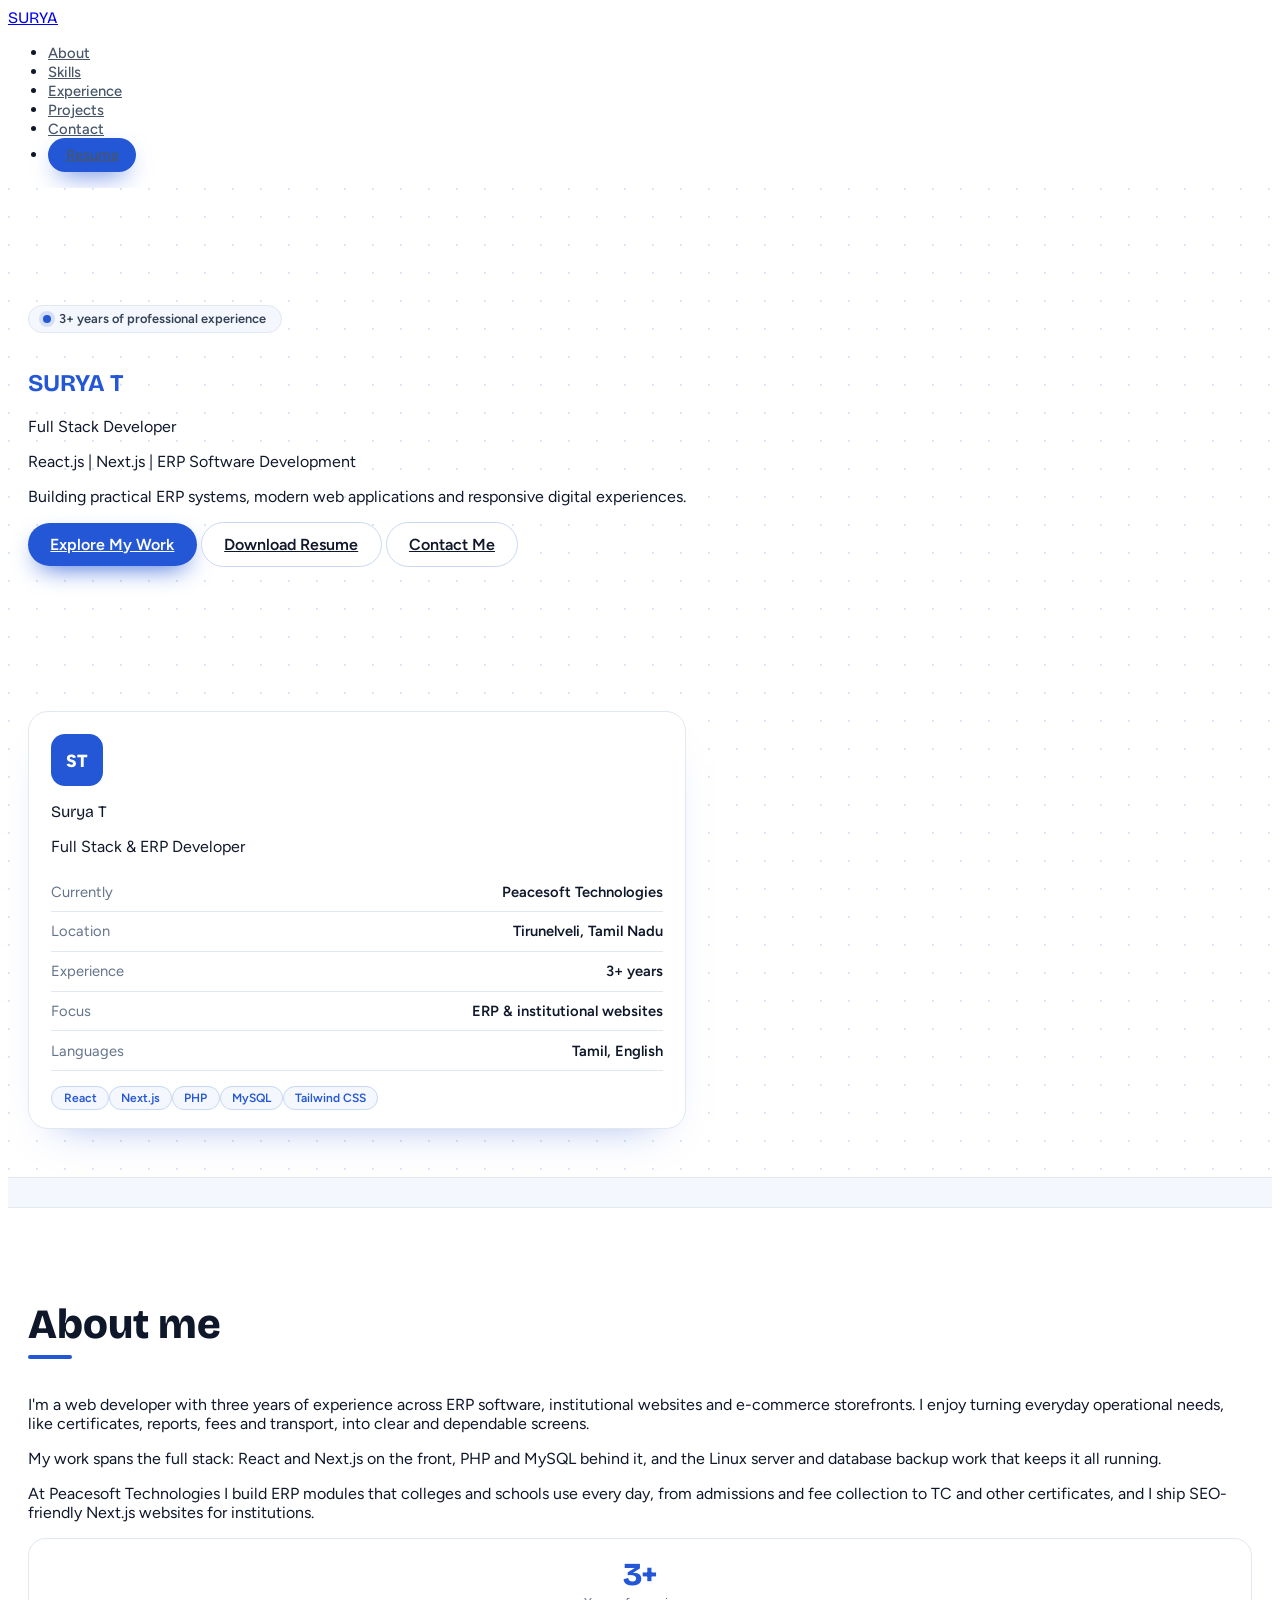
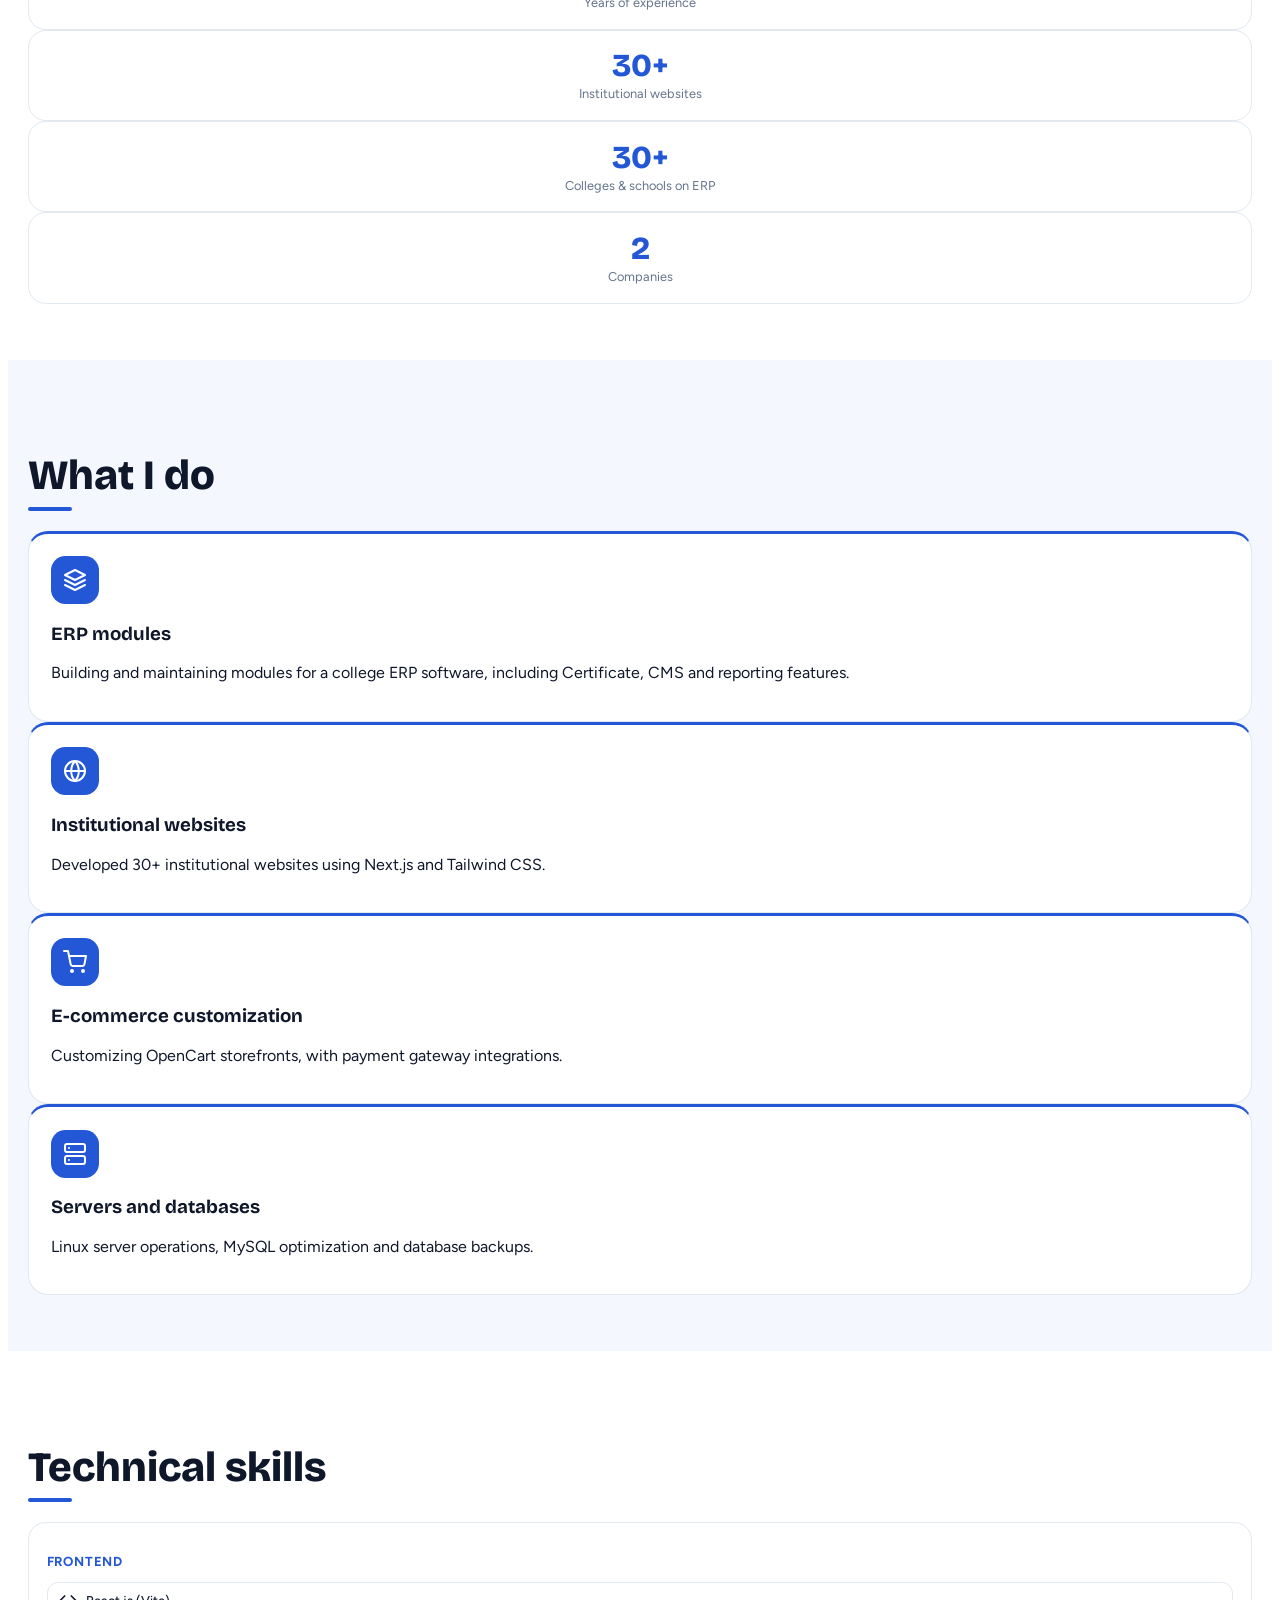
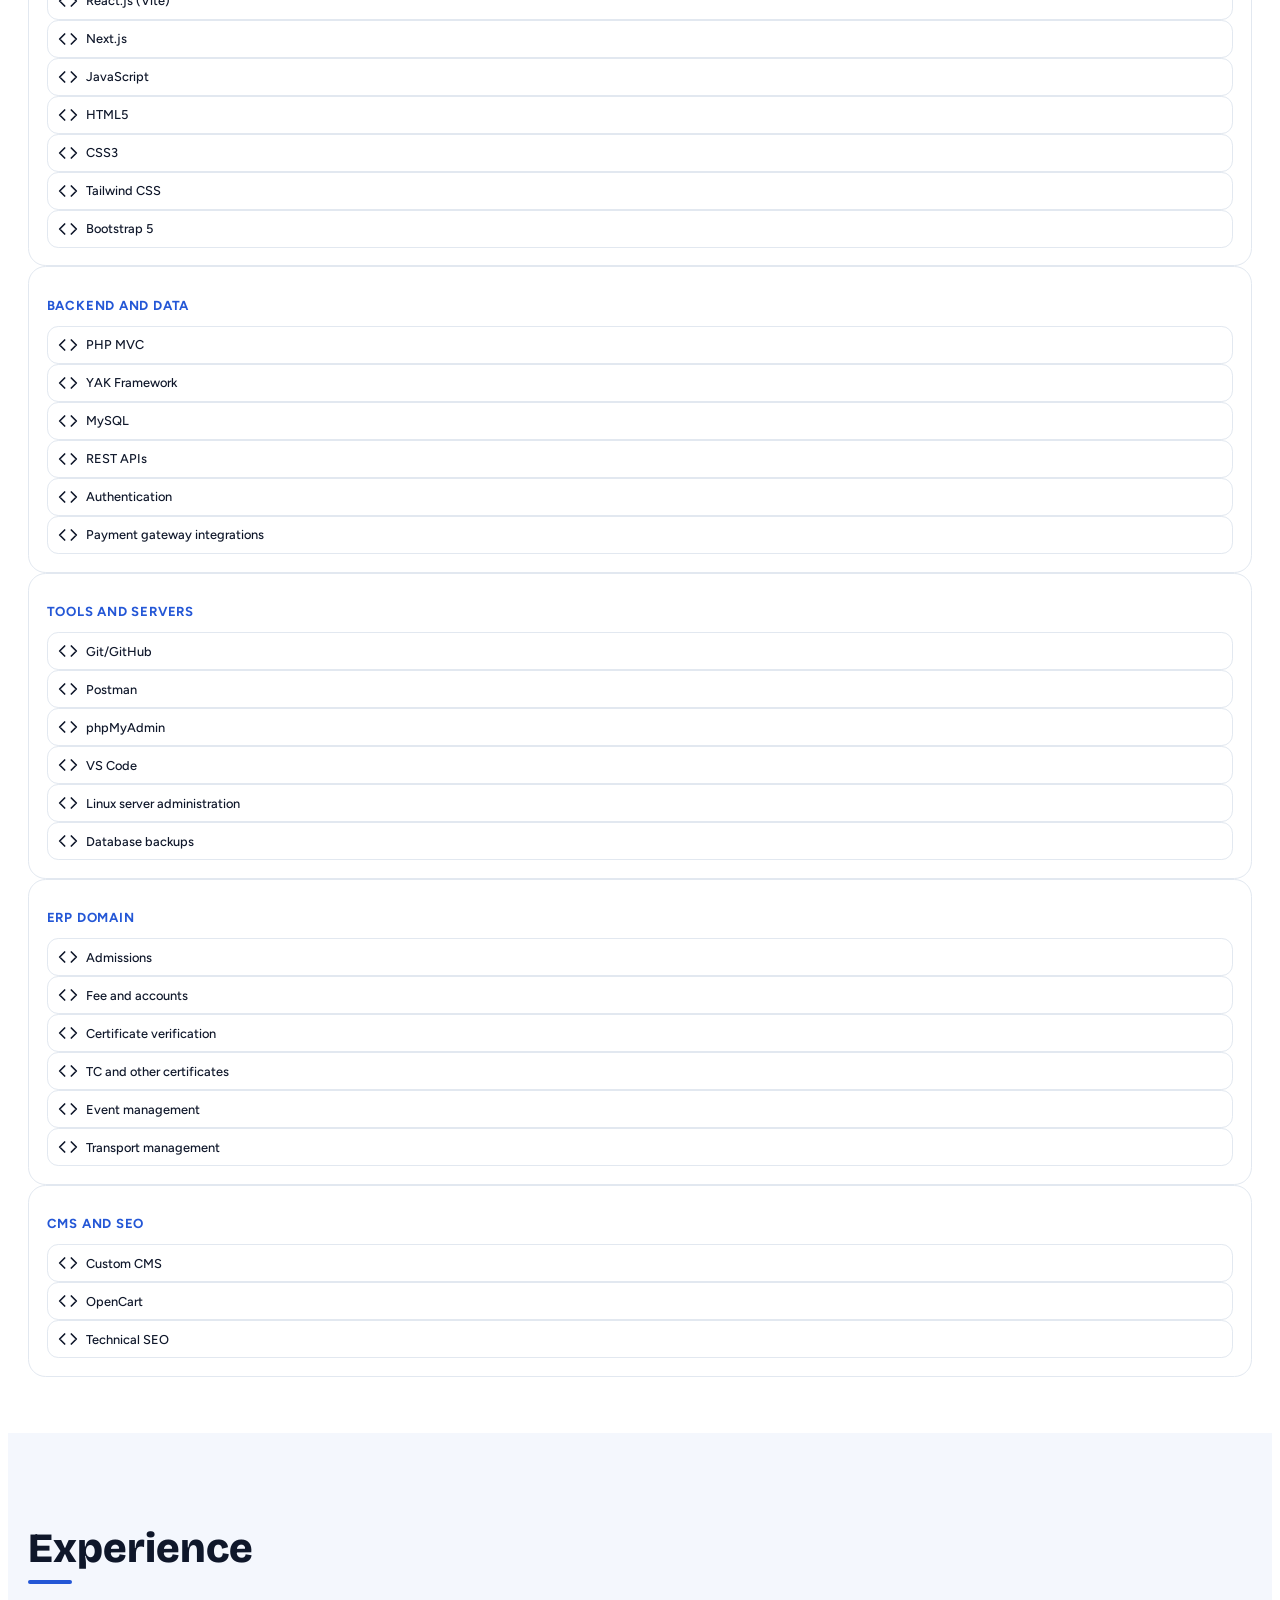
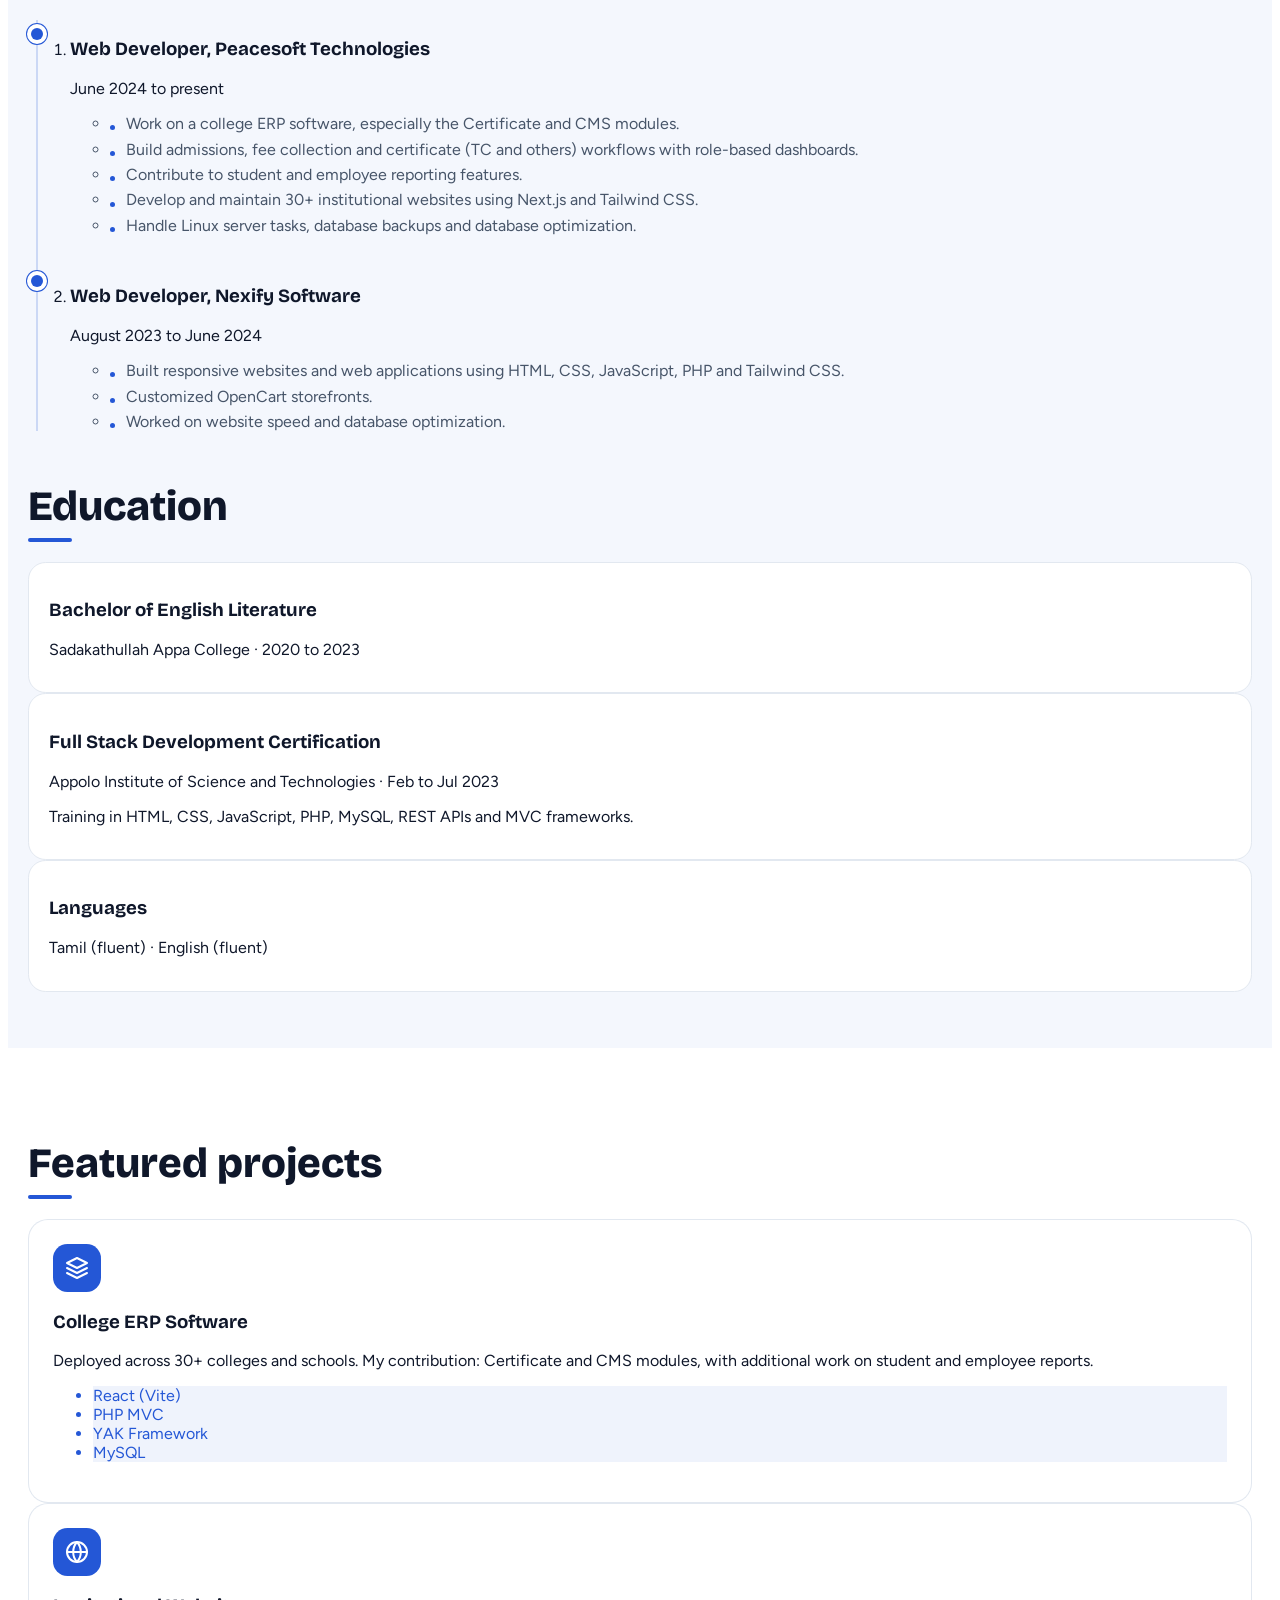
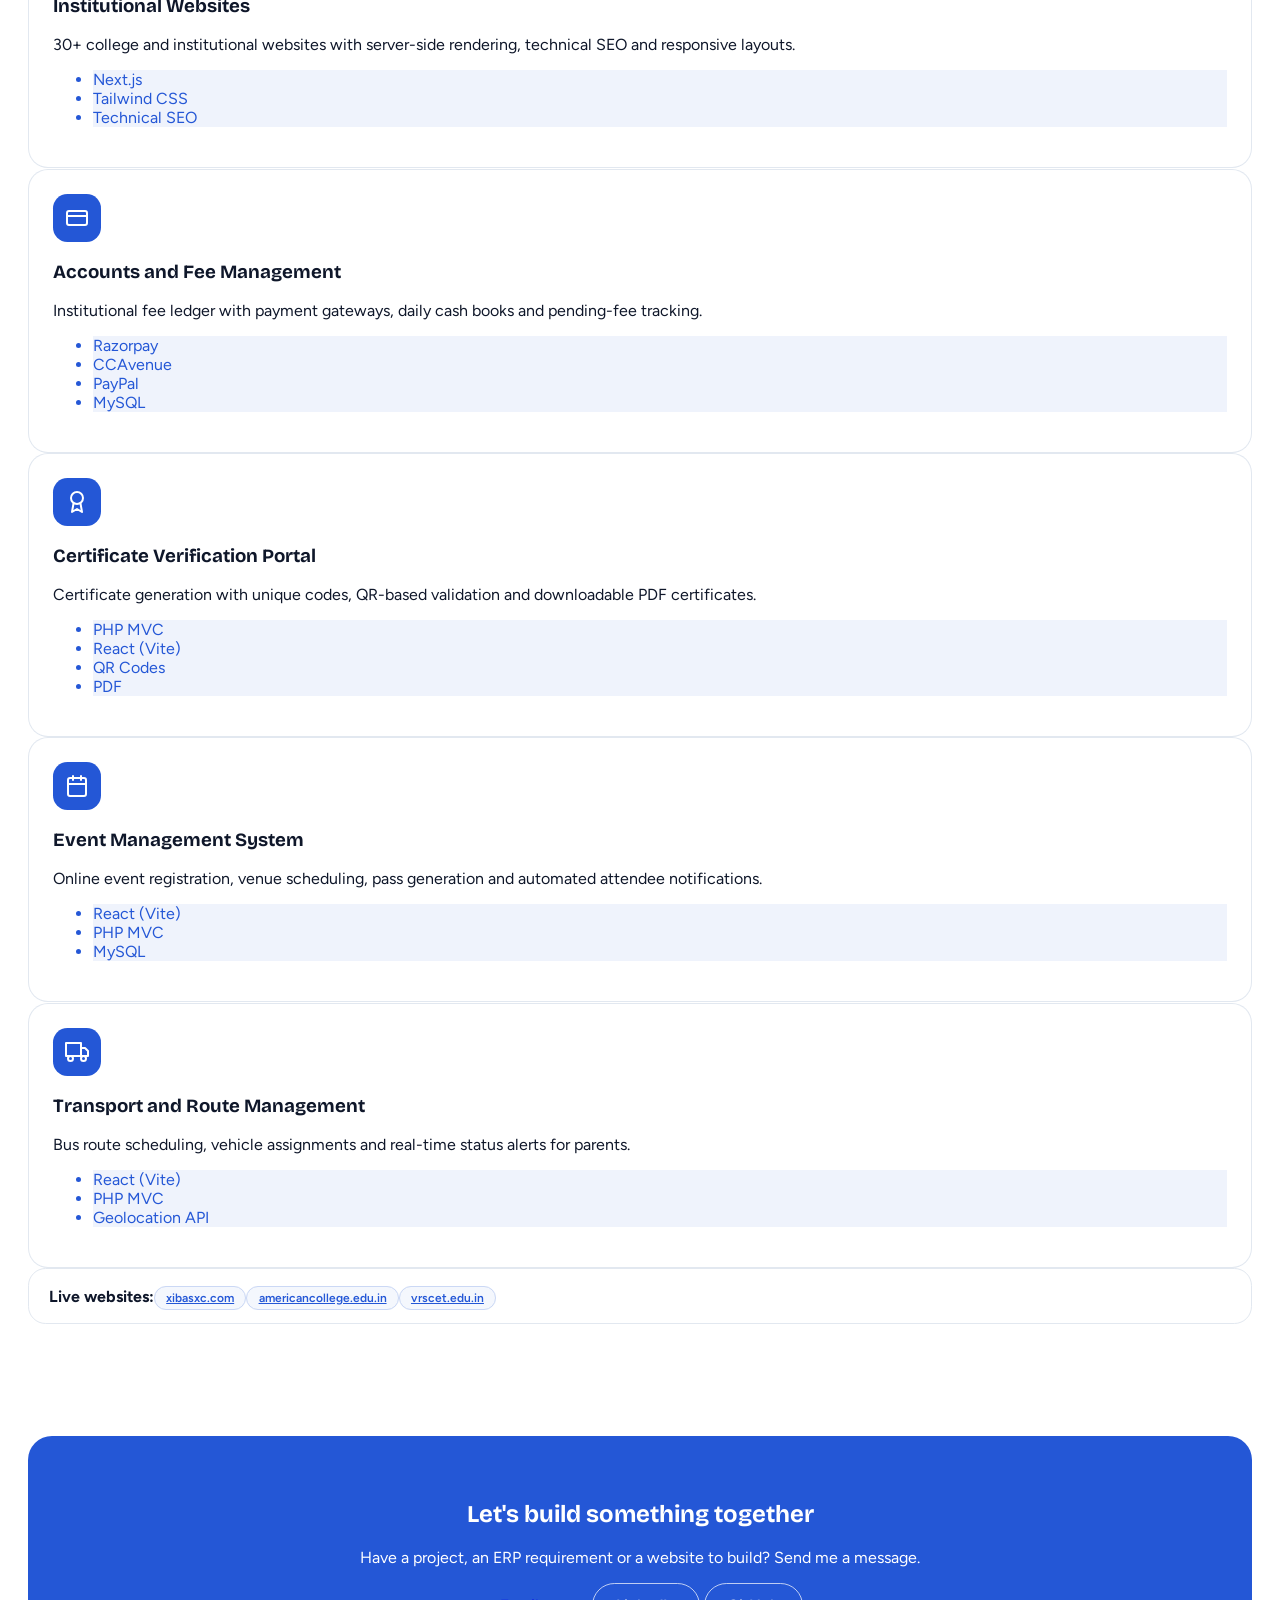
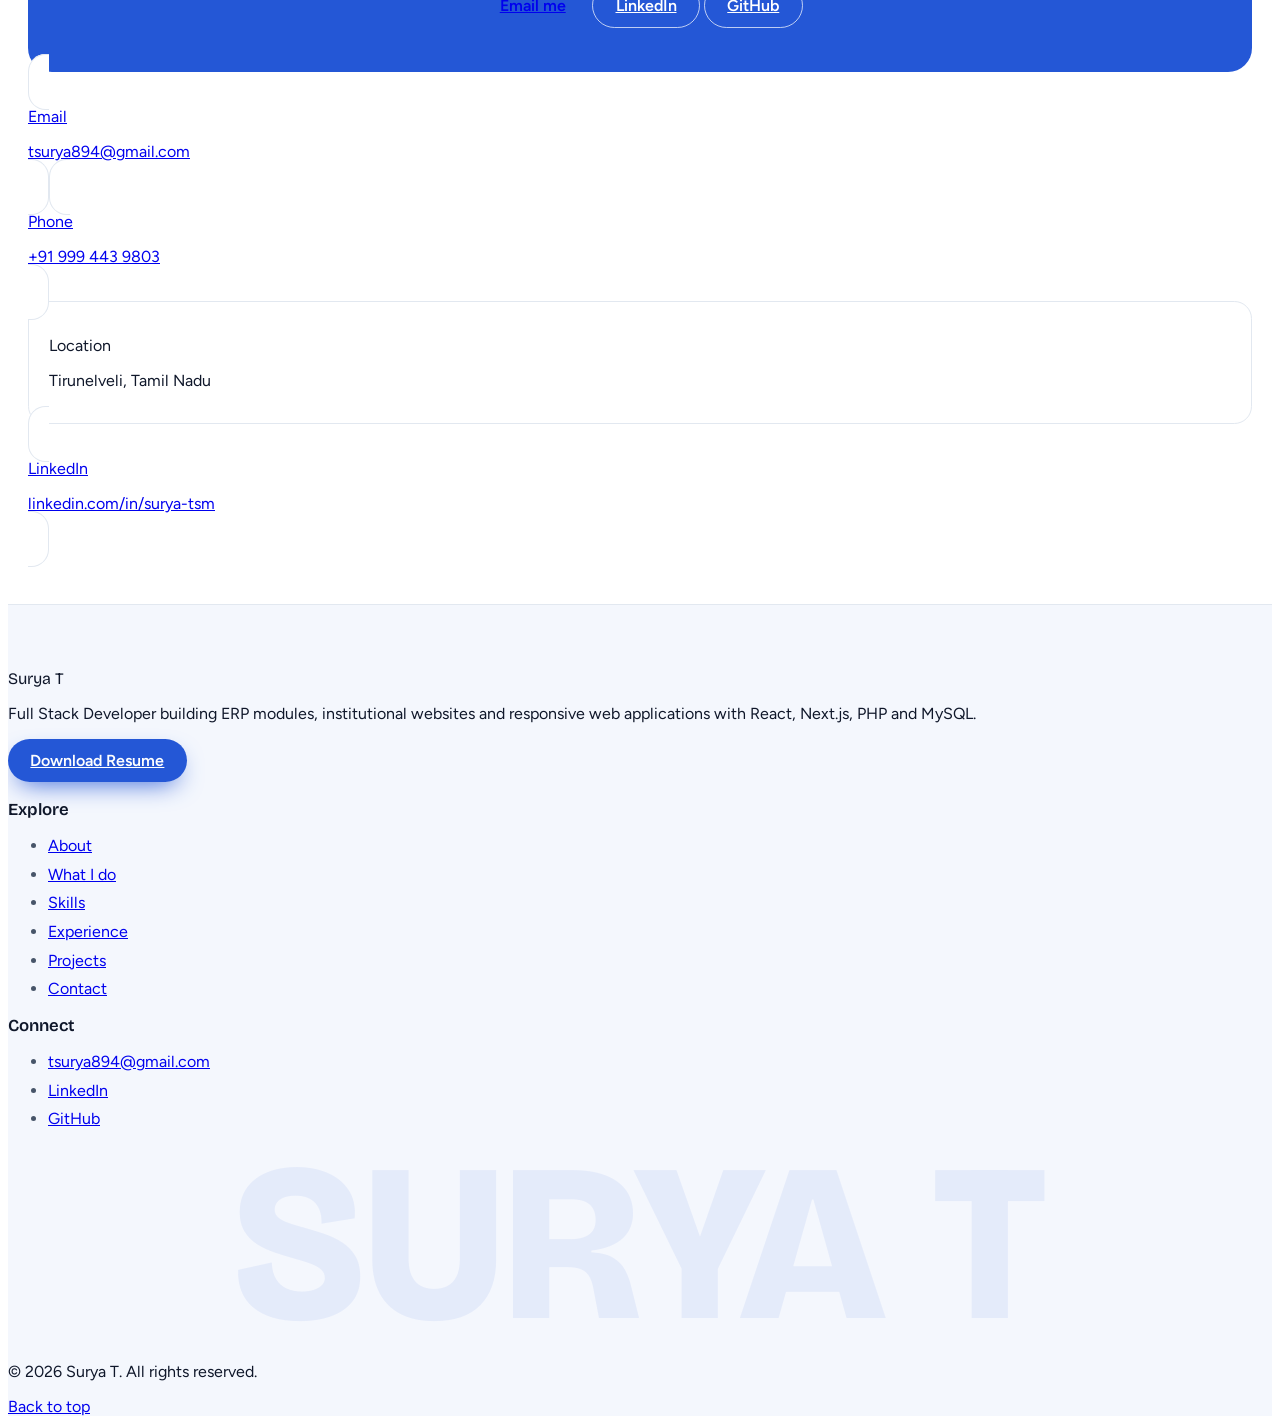
==== commit 737b3b19: "1006am" ====
--- a/index.html
+++ b/index.html
@@ -11,7 +11,6 @@
 <meta property="og:image" content="assets/avatar.png">
 <meta name="theme-color" content="#ffffff">
 <link rel="icon" href="assets/favicon.svg?v=2" type="image/svg+xml">
-<link rel="preload" as="image" href="assets/avatar-eyes.webp" type="image/webp">
 <link rel="preconnect" href="https://fonts.googleapis.com">
 <link rel="preconnect" href="https://fonts.gstatic.com" crossorigin>
 <link href="https://fonts.googleapis.com/css2?family=Bricolage+Grotesque:wght@600;800&family=Figtree:wght@400;500;600&display=swap" rel="stylesheet">
@@ -42,14 +41,14 @@
 
 <div id="progress" class="progress" aria-hidden="true"></div>
 
-<header class="fixed top-0 inset-x-0 z-50 backdrop-blur bg-white/85 border-b border-violet-100/80">
-  <nav class="max-w-6xl mx-auto flex items-center justify-between px-5 h-20" aria-label="Main">
+<header class="fixed top-0 inset-x-0 z-50 backdrop-blur bg-white/85 border-b border-slate-200">
+  <nav class="max-w-6xl mx-auto flex items-center justify-between px-5 h-16" aria-label="Main">
     <a href="#top" class="brand-link group select-none inline-flex items-center gap-2.5 sm:gap-3" aria-label="SURYA Home">
       <!-- <img src="assets/surya-logo-mark.png" alt="Surya Logo" class="w-8 h-8 sm:w-9 sm:h-9 object-contain group-hover:scale-105 transition-transform"> -->
-      <span class="font-display font-extrabold text-2xl sm:text-3xl tracking-tight text-slate-900 group-hover:text-violet-600 transition-colors">SURYA</span>
+      <span class="font-display font-extrabold text-2xl sm:text-3xl tracking-tight text-slate-900 group-hover:text-blue-700 transition-colors">SURYA</span>
     </a>
     
-    <!-- Big Bars Floating Menu Toggle -->
+    <ul class="dnav hidden md:flex items-center gap-7"><li><a href="#about">About</a></li><li><a href="#skills">Skills</a></li><li><a href="#experience">Experience</a></li><li><a href="#projects">Projects</a></li><li><a href="#contact">Contact</a></li><li><a href="assets/surya-resume.pdf" download class="btn btn-primary btn-sm !text-white">Resume</a></li></ul>
     <button id="menuBtn" class="menu-pill-btn" aria-label="Open navigation menu" aria-expanded="false" aria-controls="menuDrawer">
       <span class="menu-pill-text font-display">Menu</span>
       <span class="menu-pill-bars" aria-hidden="true">
@@ -66,7 +65,7 @@
   <aside class="menu-drawer-panel" role="dialog" aria-modal="true" aria-label="Navigation">
     <div class="menu-drawer-top">
       <div class="flex items-center gap-2">
-        <span class="w-2 h-2 rounded-full bg-violet-600"></span>
+        <span class="w-2 h-2 rounded-full bg-blue-600"></span>
         <span class="font-display font-bold text-base text-slate-800 tracking-wide uppercase">Navigation</span>
       </div>
       <button id="menuCloseBtn" class="menu-close-btn" aria-label="Close menu">
@@ -89,7 +88,7 @@
       <p class="text-xs font-semibold uppercase tracking-wider text-slate-400 mb-2.5">Direct Connect</p>
       <div class="flex flex-wrap gap-2 mb-4">
         <a href="mailto:tsurya894@gmail.com" class="drawer-tag">tsurya894@gmail.com</a>
-        <a href="https://www.linkedin.com/in/surya-4b2650295/" target="_blank" rel="noopener" class="drawer-tag">LinkedIn</a>
+        <a href="https://www.linkedin.com/in/surya-tsm/" target="_blank" rel="noopener" class="drawer-tag">LinkedIn</a>
         <a href="https://github.com/surmus18" target="_blank" rel="noopener" class="drawer-tag">GitHub</a>
       </div>
       <a href="assets/surya-resume.pdf" download class="btn btn-primary w-full text-center">Download Resume</a>
@@ -98,71 +97,49 @@
 </div>
 
 <main id="top">
-<section class="hero intro-on">
-  <span class="spot s1" aria-hidden="true"></span><span class="spot s2" aria-hidden="true"></span><span class="spot s3" aria-hidden="true"></span>
-  <div class="max-w-6xl mx-auto w-full grid md:grid-cols-2 gap-6 md:gap-10 items-end relative">
+<section class="hero">
+  <div class="max-w-6xl mx-auto w-full grid md:grid-cols-2 gap-6 md:gap-10 items-center relative">
     <div class="order-1 hero-copy">
-      <h1 class="hero-in font-display font-extrabold text-6xl sm:text-7xl lg:text-8xl grad-text leading-none">SURYA T</h1>
-      <p class="hero-in mt-6 text-xl font-semibold">Full Stack Developer</p>
-      <p class="hero-in text-violet-700 font-medium">React.js | Next.js | ERP Software Development</p>
-      <p class="hero-in mt-5 text-slate-600 max-w-md text-lg">Building practical ERP systems, modern web applications and responsive digital experiences.</p>
-      <div class="hero-in mt-8 flex flex-wrap gap-3">
+      <p class="hero-in pill"><i></i>3+ years of professional experience</p>
+      <h1 class="hero-in font-display font-extrabold text-5xl sm:text-6xl lg:text-7xl grad-text leading-none">SURYA T</h1>
+      <p class="hero-in mt-4 text-xl font-semibold">Full Stack Developer</p>
+      <p class="hero-in text-blue-700 font-medium">React.js | Next.js | ERP Software Development</p>
+      <p class="hero-in mt-3 text-slate-600 max-w-md text-lg">Building practical ERP systems, modern web applications and responsive digital experiences.</p>
+      <div class="hero-in mt-6 flex flex-wrap gap-3">
         <a href="#projects" class="btn btn-primary">Explore My Work</a>
         <a href="assets/surya-resume.pdf" download class="btn btn-ghost">Download Resume</a>
         <a href="#contact" class="btn btn-ghost">Contact Me</a>
       </div>
     </div>
-    <div class="order-2 flex justify-center items-end">
-      <div class="stage" id="stage">
-      <div class="intro-card" id="introCard">
-        <div class="intro-inner">
-          <video id="introVideo" muted playsinline preload="auto" poster="assets/avatar-video-poster.jpg" aria-label="Intro video of Surya T"><source src="assets/avatar-video.mp4" type="video/mp4"></video>
-        <!--   <button type="button" class="intro-btn intro-sound" id="introSound" aria-pressed="false">Sound off</button>
-          <button type="button" class="intro-btn intro-skip" id="introSkip">Skip intro</button> -->
-          <div class="intro-bar" aria-hidden="true"><i id="introBar"></i></div>
-        </div>
-      </div>
-      <div class="scene" id="scene">
-          <div class="layer blob" aria-hidden="true"></div>
-          <div class="layer ring" aria-hidden="true"></div>
-          <div class="layer glyph" aria-hidden="true">&lt;/&gt;</div>
-          <div class="layer avatar" id="avatarLayer">
-            <div class="avatar-inner">
-            <img class="eye-back" src="assets/eye-l-back.png" alt="" aria-hidden="true" style="left:40.820%;top:29.688%;width:7.422%;height:3.613%">
-            <img class="eye-iris" id="irisL" src="assets/eye-l-iris.png" alt="" aria-hidden="true" style="left:42.676%;top:30.273%;width:2.734%;height:2.734%">
-            <img class="eye-back" src="assets/eye-r-back.png" alt="" aria-hidden="true" style="left:51.953%;top:30.078%;width:7.422%;height:3.809%">
-            <img class="eye-iris" id="irisR" src="assets/eye-r-iris.png" alt="" aria-hidden="true" style="left:54.395%;top:30.566%;width:2.734%;height:2.734%">
-            <picture><source srcset="assets/avatar-eyes.webp" type="image/webp"><img id="avatar" src="assets/avatar-eyes.png" alt="Illustrated portrait of Surya T" width="1024" height="1024" fetchpriority="high"></picture>
-            <div class="eye-lid lid-l" aria-hidden="true" style="left:41.699%;top:31.055%;width:5.762%;height:1.465%;clip-path:polygon(1.69% 63.33%,11.86% 40.0%,23.73% 20.0%,37.29% 9.33%,52.54% 6.67%,67.8% 13.33%,81.36% 30.67%,91.53% 54.67%,96.61% 70.67%,86.44% 82.0%,69.49% 88.67%,49.15% 91.33%,28.81% 90.0%,13.56% 83.33%);--blink:74%"><img src="assets/eye-l-lid.png" alt="" style="top:-146.67%;width:100%;height:146.67%"></div>
-            <div class="eye-lid lid-r" aria-hidden="true" style="left:52.637%;top:31.250%;width:6.055%;height:1.660%;clip-path:polygon(1.61% 58.82%,9.68% 42.35%,19.35% 25.29%,30.65% 12.94%,46.77% 8.24%,62.9% 15.29%,79.03% 35.29%,91.94% 58.82%,96.77% 76.47%,85.48% 88.24%,66.13% 90.59%,43.55% 88.24%,22.58% 84.71%,9.68% 76.47%);--blink:83%"><img src="assets/eye-r-lid.png" alt="" style="top:-129.41%;width:100%;height:129.41%"></div>
-            </div>
-          </div>
-          <div class="icon i1"><img src="https://cdn.jsdelivr.net/gh/devicons/devicon@v2.16.0/icons/react/react-original.svg" alt="React"></div>
-          <div class="icon i2"><img src="https://cdn.jsdelivr.net/gh/devicons/devicon@v2.16.0/icons/nextjs/nextjs-original.svg" alt="Next.js"></div>
-          <div class="icon i3"><img src="https://cdn.jsdelivr.net/gh/devicons/devicon@v2.16.0/icons/php/php-original.svg" alt="PHP"></div>
-          <div class="icon i4"><img src="https://cdn.jsdelivr.net/gh/devicons/devicon@v2.16.0/icons/mysql/mysql-original.svg" alt="MySQL"></div>
-          <div class="icon i5"><img src="https://cdn.jsdelivr.net/gh/devicons/devicon@v2.16.0/icons/javascript/javascript-original.svg" alt="JavaScript"></div>
-          <div class="icon i6"><img src="https://cdn.jsdelivr.net/gh/devicons/devicon@v2.16.0/icons/tailwindcss/tailwindcss-original.svg" alt="Tailwind CSS"></div>
-        </div>
-      </div>
-    </div>
-  </div>
-  <a href="#about" class="scroll-hint hidden md:block" aria-label="Scroll to About"><span></span></a>
+    <div class="order-2 profile">
+      <div class="flex items-center gap-3 pb-4 border-b border-slate-200"><div class="mono">ST</div><div><p class="font-display font-bold text-lg leading-tight">Surya T</p><p class="text-sm text-slate-500">Full Stack &amp; ERP Developer</p></div></div>
+      <dl class="facts">
+        <div><dt>Currently</dt><dd>Peacesoft Technologies</dd></div>
+        <div><dt>Location</dt><dd>Tirunelveli, Tamil Nadu</dd></div>
+        <div><dt>Experience</dt><dd>3+ years</dd></div>
+        <div><dt>Focus</dt><dd>ERP &amp; institutional websites</dd></div>
+        <div><dt>Languages</dt><dd>Tamil, English</dd></div>
+      </dl>
+      <div class="flex flex-wrap gap-2 mt-4"><span class="tag">React</span><span class="tag">Next.js</span><span class="tag">PHP</span><span class="tag">MySQL</span><span class="tag">Tailwind CSS</span></div>
+    </div>
+  </div>
 </section>
 
 <div class="marquee" aria-hidden="true"><div class="track" id="track"></div></div>
 
 <section id="about" class="section">
-  <div class="max-w-5xl mx-auto grid md:grid-cols-5 gap-10 items-center">
+  <div class="max-w-6xl mx-auto grid md:grid-cols-5 gap-8 items-center">
     <div class="md:col-span-3 reveal">
       <h2 class="h2">About me</h2>
       <p class="text-slate-600 text-lg leading-relaxed">I'm a web developer with three years of experience across ERP software, institutional websites and e-commerce storefronts. I enjoy turning everyday operational needs, like certificates, reports, fees and transport, into clear and dependable screens.</p>
-      <p class="text-slate-600 text-lg leading-relaxed mt-4">My work spans the full stack: React and Next.js on the front, PHP and MySQL behind it, and the Linux, backup and SSL work that keeps it all running.</p>
-    </div>
-    <div class="md:col-span-2 grid grid-cols-3 md:grid-cols-1 gap-4 reveal">
-      <div class="stat" style="--c:#7C3AED"><b>3+</b><span>Years of experience</span></div>
-      <div class="stat" style="--c:#EC4899"><b>30+</b><span>Institutional websites</span></div>
-      <div class="stat" style="--c:#F97316"><b>2</b><span>Companies</span></div>
+      <p class="text-slate-600 text-lg leading-relaxed mt-4">My work spans the full stack: React and Next.js on the front, PHP and MySQL behind it, and the Linux server and database backup work that keeps it all running.</p>
+      <p class="text-slate-600 text-lg leading-relaxed mt-4">At Peacesoft Technologies I build ERP modules that colleges and schools use every day, from admissions and fee collection to TC and other certificates, and I ship SEO-friendly Next.js websites for institutions.</p>
+    </div>
+    <div class="md:col-span-2 grid grid-cols-2 gap-4 reveal">
+      <div class="stat" style="--c:#2457D6"><b>3+</b><span>Years of experience</span></div>
+      <div class="stat" style="--c:#2457D6"><b>30+</b><span>Institutional websites</span></div>
+      <div class="stat" style="--c:#2457D6"><b>30+</b><span>Colleges &amp; schools on ERP</span></div>
+      <div class="stat" style="--c:#2457D6"><b>2</b><span>Companies</span></div>
     </div>
   </div>
 </section>
@@ -175,37 +152,45 @@
 </section>
 
 <section id="skills" class="section">
-  <div class="max-w-4xl mx-auto reveal">
-    <h2 class="h2">Technical skills</h2>
-    <div role="tablist" aria-label="Skill categories" class="flex flex-wrap gap-2 mb-8" id="tabs"></div>
-    <div id="skillPanel" role="tabpanel" class="grid grid-cols-2 sm:grid-cols-3 gap-4 min-h-[10rem]"></div>
+  <div class="max-w-6xl mx-auto">
+    <h2 class="h2 reveal">Technical skills</h2>
+    <div id="skillPanel" role="tabpanel" class="grid md:grid-cols-2 lg:grid-cols-3 gap-5"></div>
   </div>
 </section>
 
 <section id="experience" class="section tint-b">
-  <div class="max-w-3xl mx-auto">
-    <h2 class="h2 reveal">Experience</h2>
-    <ol class="timeline">
-      <li class="reveal" style="--c:#7C3AED">
-        <h3 class="font-display text-xl font-semibold">Web Developer, Peacesoft Technologies</h3>
-        <p class="text-violet-700 text-sm mb-3">June 2024 to present</p>
-        <ul class="list">
-          <li>Work on a college ERP software, especially the Certificate and CMS modules.</li>
-          <li>Contribute to student and employee reporting features.</li>
-          <li>Develop and maintain institutional websites using Next.js.</li>
-          <li>Support database and Linux server operations.</li>
-        </ul>
-      </li>
-      <li class="reveal" style="--c:#EC4899">
-        <h3 class="font-display text-xl font-semibold">Web Developer, Nexify Software</h3>
-        <p class="text-pink-600 text-sm mb-3">August 2023 to June 2024</p>
-        <ul class="list">
-          <li>Built responsive websites and web applications using HTML, CSS, JavaScript, PHP and Tailwind CSS.</li>
-          <li>Customized OpenCart and WooCommerce storefronts.</li>
-          <li>Worked on website speed and database optimization.</li>
-        </ul>
-      </li>
-    </ol>
+  <div class="max-w-6xl mx-auto grid md:grid-cols-5 gap-8">
+    <div class="md:col-span-3">
+      <h2 class="h2 reveal">Experience</h2>
+      <ol class="timeline">
+        <li class="reveal" style="--c:#2457D6">
+          <h3 class="font-display text-xl font-semibold">Web Developer, Peacesoft Technologies</h3>
+          <p class="text-blue-700 text-sm mb-3">June 2024 to present</p>
+          <ul class="list">
+            <li>Work on a college ERP software, especially the Certificate and CMS modules.</li>
+            <li>Build admissions, fee collection and certificate (TC and others) workflows with role-based dashboards.</li>
+            <li>Contribute to student and employee reporting features.</li>
+            <li>Develop and maintain 30+ institutional websites using Next.js and Tailwind CSS.</li>
+            <li>Handle Linux server tasks, database backups and database optimization.</li>
+          </ul>
+        </li>
+        <li class="reveal" style="--c:#2457D6">
+          <h3 class="font-display text-xl font-semibold">Web Developer, Nexify Software</h3>
+          <p class="text-blue-700 text-sm mb-3">August 2023 to June 2024</p>
+          <ul class="list">
+            <li>Built responsive websites and web applications using HTML, CSS, JavaScript, PHP and Tailwind CSS.</li>
+            <li>Customized OpenCart storefronts.</li>
+            <li>Worked on website speed and database optimization.</li>
+          </ul>
+        </li>
+      </ol>
+    </div>
+    <div class="md:col-span-2 space-y-4 reveal">
+      <h2 class="h2">Education</h2>
+      <div class="info"><h3 class="font-display font-semibold">Bachelor of English Literature</h3><p class="text-sm text-blue-700">Sadakathullah Appa College &middot; 2020 to 2023</p></div>
+      <div class="info"><h3 class="font-display font-semibold">Full Stack Development Certification</h3><p class="text-sm text-blue-700">Appolo Institute of Science and Technologies &middot; Feb to Jul 2023</p><p class="text-sm text-slate-600 mt-2">Training in HTML, CSS, JavaScript, PHP, MySQL, REST APIs and MVC frameworks.</p></div>
+      <div class="info"><h3 class="font-display font-semibold">Languages</h3><p class="text-sm text-slate-600">Tamil (fluent) &middot; English (fluent)</p></div>
+    </div>
   </div>
 </section>
 
@@ -213,19 +198,21 @@
   <div class="max-w-6xl mx-auto">
     <h2 class="h2 reveal">Featured projects</h2>
     <div id="projectGrid" class="grid sm:grid-cols-2 lg:grid-cols-3 gap-6"></div>
+    <div class="info mt-6 flex flex-wrap items-center gap-3 reveal"><b class="text-sm">Live websites:</b><a class="tag" href="https://xibasxc.com" target="_blank" rel="noopener">xibasxc.com</a><a class="tag" href="https://americancollege.edu.in" target="_blank" rel="noopener">americancollege.edu.in</a><a class="tag" href="https://vrscet.edu.in" target="_blank" rel="noopener">vrscet.edu.in</a></div>
   </div>
 </section>
 
 <section id="contact" class="section">
-  <div class="max-w-4xl mx-auto cta reveal">
+  <div class="max-w-6xl mx-auto cta reveal">
     <h2 class="font-display font-extrabold text-3xl sm:text-4xl">Let's build something together</h2>
     <p class="mt-3 text-white/85 max-w-xl mx-auto">Have a project, an ERP requirement or a website to build? Send me a message.</p>
     <div class="mt-8 flex flex-wrap justify-center gap-3">
-      <a class="btn bg-white text-violet-800" href="mailto:tsurya894@gmail.com">Email me</a>
-      <a class="btn btn-outline" href="https://www.linkedin.com/in/surya-4b2650295/" target="_blank" rel="noopener">LinkedIn</a>
+      <a class="btn bg-white text-blue-700" href="mailto:tsurya894@gmail.com">Email me</a>
+      <a class="btn btn-outline" href="https://www.linkedin.com/in/surya-tsm/" target="_blank" rel="noopener">LinkedIn</a>
       <a class="btn btn-outline" href="https://github.com/surmus18" target="_blank" rel="noopener">GitHub</a>
     </div>
   </div>
+  <div class="max-w-6xl mx-auto grid sm:grid-cols-2 lg:grid-cols-4 gap-4 mt-5 reveal"><a class="info block" href="mailto:tsurya894@gmail.com"><p class="text-xs uppercase tracking-wider text-slate-500">Email</p><p class="font-semibold mt-1 break-words">tsurya894@gmail.com</p></a><a class="info block" href="tel:+919994439803"><p class="text-xs uppercase tracking-wider text-slate-500">Phone</p><p class="font-semibold mt-1 break-words">+91 999 443 9803</p></a><div class="info block" ><p class="text-xs uppercase tracking-wider text-slate-500">Location</p><p class="font-semibold mt-1 break-words">Tirunelveli, Tamil Nadu</p></div><a class="info block" href="https://www.linkedin.com/in/surya-tsm/" target="_blank" rel="noopener"><p class="text-xs uppercase tracking-wider text-slate-500">LinkedIn</p><p class="font-semibold mt-1 break-words">linkedin.com/in/surya-tsm</p></a></div>
 </section>
 </main>
 
@@ -234,7 +221,7 @@
     <div class="grid md:grid-cols-4 gap-10 pb-14">
       <div class="md:col-span-2">
         <p class="font-display text-3xl font-extrabold">Surya T</p>
-        <p class="mt-3 text-violet-200 max-w-sm">Full Stack Developer building ERP modules, institutional websites and responsive web applications with React, Next.js, PHP and MySQL.</p>
+        <p class="mt-3 text-slate-600 max-w-sm">Full Stack Developer building ERP modules, institutional websites and responsive web applications with React, Next.js, PHP and MySQL.</p>
         <a href="assets/surya-resume.pdf" download class="btn btn-primary mt-6">Download Resume</a>
       </div>
       <div>
@@ -248,13 +235,13 @@
         <h3 class="foot-h">Connect</h3>
         <ul class="foot-list">
           <li><a href="mailto:tsurya894@gmail.com">tsurya894@gmail.com</a></li>
-          <li><a href="https://www.linkedin.com/in/surya-4b2650295/" target="_blank" rel="noopener">LinkedIn</a></li>
+          <li><a href="https://www.linkedin.com/in/surya-tsm/" target="_blank" rel="noopener">LinkedIn</a></li>
           <li><a href="https://github.com/surmus18" target="_blank" rel="noopener">GitHub</a></li>
         </ul>
       </div>
     </div>
     <p class="watermark" aria-hidden="true">SURYA T</p>
-    <div class="flex flex-wrap items-center justify-between gap-3 border-t border-white/10 py-6 text-sm text-violet-300 relative">
+    <div class="flex flex-wrap items-center justify-between gap-3 border-t border-slate-200 py-6 text-sm text-slate-500 relative">
       <p>&copy; <span id="year"></span> Surya T. All rights reserved.</p>
       <a href="#top" class="underline">Back to top</a>
     </div>
--- a/styles.css
+++ b/styles.css
@@ -1,4 +1,4 @@
-:root{--ink:#160D2B;--violet:#7C3AED;--pink:#EC4899;--orange:#F97316;--amber:#F59E0B;--teal:#14B8A6;--sky:#0EA5E9;--lav:#C4B5FD}
+:root{--ink:#0F172A;--violet:#2457D6;--pink:#2457D6;--orange:#2457D6;--amber:#2457D6;--teal:#2457D6;--sky:#2457D6;--lav:#CBD8F5}
 html{scroll-behavior:smooth;scroll-padding-top:4rem}
 body{font-family:'Figtree',system-ui,sans-serif;color:var(--ink);background:#fff;overflow-x:hidden}
 .font-display,.h2{font-family:'Bricolage Grotesque',system-ui,sans-serif}
@@ -6,18 +6,18 @@
 .h2{font-size:clamp(1.9rem,4vw,2.6rem);font-weight:800;margin-bottom:1.75rem;display:inline-block;background:linear-gradient(90deg,var(--ink) 40%,var(--violet));-webkit-background-clip:text;background-clip:text;color:transparent}
 .h2::after{content:"";display:block;width:56px;height:5px;margin-top:.5rem;border-radius:4px;background:linear-gradient(90deg,var(--violet),var(--pink),var(--orange))}
 .section{padding:5.5rem 1.25rem}
-.tint-a{background:linear-gradient(180deg,#fdf2f8,#f5f3ff)}
-.tint-b{background:linear-gradient(180deg,#ecfeff,#fffbeb)}
+.tint-a{background:linear-gradient(180deg,#F4F7FD,#F4F7FD)}
+.tint-b{background:linear-gradient(180deg,#F4F7FD,#F4F7FD)}
 .nav-link{display:block;padding:.5rem 0;transition:color .2s}.nav-link:hover{color:var(--violet)}
 a:focus-visible,button:focus-visible{outline:2px solid var(--violet);outline-offset:3px;border-radius:.5rem}
 .btn{display:inline-block;padding:.75rem 1.4rem;border-radius:999px;font-weight:600;transition:transform .2s,box-shadow .2s,background .2s}
 .btn:hover{transform:translateY(-2px)}
 .btn-primary{color:#fff;background:linear-gradient(90deg,var(--violet),var(--pink));box-shadow:0 10px 26px -10px var(--pink)}
-.btn-ghost{border:1px solid var(--lav);color:var(--ink);background:#fff}.btn-ghost:hover{background:#f5f0ff}
+.btn-ghost{border:1px solid var(--lav);color:var(--ink);background:#fff}.btn-ghost:hover{background:#EEF3FD}
 .btn-outline{border:1.5px solid rgba(255,255,255,.7);color:#fff}.btn-outline:hover{background:rgba(255,255,255,.18)}
 
 /* hero */
-.hero{position:relative;min-height:100svh;display:flex;align-items:flex-end;padding:6rem 1.25rem 0;overflow:hidden;background:radial-gradient(circle at 1px 1px,#eadffd 1px,transparent 0) 0 0/28px 28px,#fff}
+.hero{position:relative;min-height:100svh;display:flex;align-items:flex-end;padding:6rem 1.25rem 0;overflow:hidden;background:radial-gradient(circle at 1px 1px,#DBE5F8 1px,transparent 0) 0 0/28px 28px,#fff}
 .hero-copy{padding-bottom:1.5rem}
 @media (min-width:768px){.hero-copy{padding-bottom:clamp(3.5rem,16vh,9rem)}}
 .spot{position:absolute;border-radius:50%;filter:blur(70px);opacity:.35;pointer-events:none}
@@ -33,11 +33,11 @@
 .layer{position:absolute}
 .blob{left:6%;right:6%;top:14%;bottom:0;border-radius:50% 50% 0 0/46% 46% 0 0;background:linear-gradient(160deg,var(--violet),var(--pink) 55%,var(--orange));transform:translateZ(-70px);animation:breathe 9s ease-in-out infinite;transform-origin:50% 100%}
 .ring{left:14%;top:4%;width:72%;aspect-ratio:1;border-radius:50%;border:3px dashed var(--teal);opacity:.6;transform:translateZ(-40px);animation:spin 40s linear infinite}
-.glyph{right:-2%;top:-4%;font:800 6.5rem/1 'Bricolage Grotesque',sans-serif;color:#fde68a;transform:translateZ(-30px)}
+.glyph{right:-2%;top:-4%;font:800 6.5rem/1 'Bricolage Grotesque',sans-serif;color:#BFD0F4;transform:translateZ(-30px)}
 .avatar{inset:0;transform:translateZ(34px) rotateX(var(--face-rx,0deg)) rotateY(var(--face-ry,0deg)) translate3d(var(--face-tx,0px),var(--face-ty,0px),0);transform-origin:50% 80%;transition:transform .12s cubic-bezier(.2,.8,.4,1)}
 .avatar picture{position:absolute;inset:0;width:100%;height:100%}
 .avatar img{display:block;max-width:none}
-.icon{position:absolute;width:62px;height:62px;display:grid;place-items:center;border-radius:1rem;background:#fff;box-shadow:0 18px 30px -12px rgba(124,58,237,.5),0 0 0 1px rgba(124,58,237,.1);animation:bob 5s ease-in-out infinite}
+.icon{position:absolute;width:62px;height:62px;display:grid;place-items:center;border-radius:1rem;background:#fff;box-shadow:0 18px 30px -12px rgba(36,87,214,.5),0 0 0 1px rgba(36,87,214,.1);animation:bob 5s ease-in-out infinite}
 .icon img{width:60%;height:60%}
 .i1{top:6%;left:0;transform:translateZ(90px)}
 .i2{top:24%;right:-3%;transform:translateZ(70px);animation-delay:-1.2s}
@@ -87,22 +87,22 @@
 
 /* cta + footer */
 .cta{padding:3.5rem 1.5rem;border-radius:2rem;text-align:center;color:#fff;background:linear-gradient(120deg,var(--violet),var(--pink) 60%,var(--orange));box-shadow:0 30px 60px -30px var(--pink)}
-.footer{position:relative;overflow:hidden;padding-top:5rem;color:#fff;background:linear-gradient(180deg,#1b0f35,#0f0820)}
+.footer{position:relative;overflow:hidden;padding-top:5rem;color:#fff;background:linear-gradient(180deg,#F4F7FD,#F4F7FD)}
 .footer::before{content:"";position:absolute;inset:0 0 auto;height:5px;background:linear-gradient(90deg,var(--violet),var(--pink),var(--orange),var(--amber),var(--teal),var(--sky))}
 .foot-h{font:600 1.05rem 'Bricolage Grotesque',sans-serif;margin-bottom:1rem}
-.foot-list{display:grid;gap:.6rem;color:#ddd6fe}.foot-list a:hover{color:#fff;text-decoration:underline}
+.foot-list{display:grid;gap:.6rem;color:#CBD8F5}.foot-list a:hover{color:#fff;text-decoration:underline}
 .watermark{font:800 clamp(4rem,19vw,14rem)/.9 'Bricolage Grotesque',sans-serif;text-align:center;margin:0 0 1.5rem;background:linear-gradient(90deg,var(--violet),var(--pink),var(--orange));-webkit-background-clip:text;background-clip:text;color:transparent;opacity:.4;user-select:none}
 
 /* Thin light custom scrollbar */
 ::-webkit-scrollbar{width:6px;height:6px}
-::-webkit-scrollbar-track{background:#faf8ff}
-::-webkit-scrollbar-thumb{background:#c4b5fd;border-radius:999px;transition:background .2s}
-::-webkit-scrollbar-thumb:hover{background:#a78bfa}
-*{scrollbar-width:thin;scrollbar-color:#c4b5fd #faf8ff}
+::-webkit-scrollbar-track{background:#F4F7FD}
+::-webkit-scrollbar-thumb{background:#CBD8F5;border-radius:999px;transition:background .2s}
+::-webkit-scrollbar-thumb:hover{background:#9DB4EA}
+*{scrollbar-width:thin;scrollbar-color:#CBD8F5 #F4F7FD}
 
 /* Big Bars Menu Pill Button */
-.menu-pill-btn{display:inline-flex;align-items:center;gap:.65rem;padding:.5rem 1.15rem;border-radius:999px;background:#fff;border:1.5px solid var(--lav);color:var(--ink);box-shadow:0 4px 14px -6px rgba(124,58,237,.2);transition:all .25s cubic-bezier(.2,.8,.4,1);cursor:pointer}
-.menu-pill-btn:hover{background:#f8f5ff;border-color:var(--violet);transform:translateY(-1px);box-shadow:0 8px 20px -8px rgba(124,58,237,.35)}
+.menu-pill-btn{display:inline-flex;align-items:center;gap:.65rem;padding:.5rem 1.15rem;border-radius:999px;background:#fff;border:1.5px solid var(--lav);color:var(--ink);box-shadow:0 4px 14px -6px rgba(36,87,214,.2);transition:all .25s cubic-bezier(.2,.8,.4,1);cursor:pointer}
+.menu-pill-btn:hover{background:#EEF3FD;border-color:var(--violet);transform:translateY(-1px);box-shadow:0 8px 20px -8px rgba(36,87,214,.35)}
 .menu-pill-text{font-size:.9rem;font-weight:700;letter-spacing:.02em}
 .menu-pill-bars{display:flex;flex-direction:column;gap:4px;width:18px}
 .menu-pill-bars .bar{display:block;height:2.5px;border-radius:2px;background:var(--ink);transition:all .25s ease}
@@ -113,22 +113,22 @@
 /* Floating Off-Canvas Navigation Drawer */
 .menu-drawer{position:fixed;inset:0;z-index:9998;pointer-events:none;visibility:hidden;transition:visibility .35s ease}
 .menu-drawer.is-open{pointer-events:auto;visibility:visible}
-.menu-drawer-backdrop{position:absolute;inset:0;background:rgba(22,13,43,.45);backdrop-filter:blur(8px);-webkit-backdrop-filter:blur(8px);opacity:0;transition:opacity .35s ease}
+.menu-drawer-backdrop{position:absolute;inset:0;background:rgba(15,23,42,.45);backdrop-filter:blur(8px);-webkit-backdrop-filter:blur(8px);opacity:0;transition:opacity .35s ease}
 .menu-drawer.is-open .menu-drawer-backdrop{opacity:1}
-.menu-drawer-panel{position:absolute;top:0;right:0;bottom:0;width:min(90vw,440px);background:rgba(255,255,255,.96);backdrop-filter:blur(24px);-webkit-backdrop-filter:blur(24px);border-left:1px solid rgba(196,181,253,.4);box-shadow:-20px 0 60px -20px rgba(76,29,149,.35);display:flex;flex-direction:column;padding:2rem 2.25rem;transform:translateX(100%);transition:transform .4s cubic-bezier(.16,1,.3,1);overflow-y:auto}
+.menu-drawer-panel{position:absolute;top:0;right:0;bottom:0;width:min(90vw,440px);background:rgba(255,255,255,.96);backdrop-filter:blur(24px);-webkit-backdrop-filter:blur(24px);border-left:1px solid rgba(203,216,245,.4);box-shadow:-20px 0 60px -20px rgba(15,23,42,.35);display:flex;flex-direction:column;padding:2rem 2.25rem;transform:translateX(100%);transition:transform .4s cubic-bezier(.16,1,.3,1);overflow-y:auto}
 .menu-drawer.is-open .menu-drawer-panel{transform:translateX(0)}
-.menu-drawer-top{display:flex;align-items:center;justify-content:space-between;padding-bottom:1.5rem;border-bottom:1px solid #f1ecfa}
-.menu-close-btn{display:grid;place-items:center;width:38px;height:38px;border-radius:50%;background:#f5f0ff;color:#6b21a8;border:1px solid var(--lav);transition:all .2s ease;cursor:pointer}
+.menu-drawer-top{display:flex;align-items:center;justify-content:space-between;padding-bottom:1.5rem;border-bottom:1px solid #E2E8F0}
+.menu-close-btn{display:grid;place-items:center;width:38px;height:38px;border-radius:50%;background:#EEF3FD;color:#2457D6;border:1px solid var(--lav);transition:all .2s ease;cursor:pointer}
 .menu-close-btn:hover{background:var(--violet);color:#fff;transform:rotate(90deg)}
 .menu-drawer-nav{margin:2rem 0;flex:1}
 .menu-drawer-list{display:grid;gap:.8rem}
 .drawer-link{display:flex;align-items:center;gap:1.1rem;padding:.75rem 1rem;border-radius:1rem;color:var(--ink);font-family:'Bricolage Grotesque',system-ui,sans-serif;transition:all .2s cubic-bezier(.2,.8,.4,1)}
-.drawer-link:hover{background:#f8f5ff;color:var(--violet);transform:translateX(6px)}
+.drawer-link:hover{background:#EEF3FD;color:var(--violet);transform:translateX(6px)}
 .drawer-num{font-size:.85rem;font-weight:700;color:var(--pink);opacity:.85}
 .drawer-txt{font-size:1.6rem;font-weight:800;letter-spacing:-.01em}
 .drawer-link:hover .drawer-txt{background:linear-gradient(90deg,var(--violet),var(--pink));-webkit-background-clip:text;background-clip:text;color:transparent}
-.menu-drawer-foot{border-top:1px solid #f1ecfa;padding-top:1.5rem;margin-top:auto}
-.drawer-tag{display:inline-block;padding:.35rem .75rem;border-radius:999px;font-size:.78rem;font-weight:500;color:#6b21a8;background:#f5f0ff;border:1px solid var(--lav);transition:all .2s ease}
+.menu-drawer-foot{border-top:1px solid #E2E8F0;padding-top:1.5rem;margin-top:auto}
+.drawer-tag{display:inline-block;padding:.35rem .75rem;border-radius:999px;font-size:.78rem;font-weight:500;color:#2457D6;background:#EEF3FD;border:1px solid var(--lav);transition:all .2s ease}
 .drawer-tag:hover{background:var(--violet);color:#fff;border-color:transparent}
 
 /* White Liquid Droplets Loader */
@@ -140,14 +140,14 @@
 .d1{width:22px;height:22px;background:linear-gradient(135deg,var(--violet),var(--pink));left:0;animation:dropLeft 1.2s cubic-bezier(.4,0,.2,1) infinite}
 .d2{width:16px;height:16px;background:linear-gradient(135deg,var(--pink),var(--orange));left:20px;animation:dropLeftSmall 1.2s cubic-bezier(.4,0,.2,1) infinite .15s}
 .d3{width:18px;height:18px;background:linear-gradient(135deg,var(--teal),var(--sky));right:6px;animation:dropRight 1.2s cubic-bezier(.4,0,.2,1) infinite .08s}
-.d-center{width:28px;height:28px;border-radius:50%;background:linear-gradient(135deg,var(--violet),var(--pink) 50%,var(--orange));box-shadow:0 8px 22px -4px rgba(236,72,153,.55);animation:pulseCenter 1.2s ease-in-out infinite}
+.d-center{width:28px;height:28px;border-radius:50%;background:linear-gradient(135deg,var(--violet),var(--pink) 50%,var(--orange));box-shadow:0 8px 22px -4px rgba(36,87,214,.55);animation:pulseCenter 1.2s ease-in-out infinite}
 @keyframes dropLeft{0%{transform:translateX(0) scale(.6);opacity:0}30%{opacity:1}70%{transform:translateX(44px) scale(1.1);opacity:1}100%{transform:translateX(48px) scale(0);opacity:0}}
 @keyframes dropLeftSmall{0%{transform:translateX(0) scale(.5);opacity:0}30%{opacity:.8}70%{transform:translateX(32px) scale(1);opacity:.8}100%{transform:translateX(36px) scale(0);opacity:0}}
 @keyframes dropRight{0%{transform:translateX(0) scale(.6);opacity:0}30%{opacity:1}70%{transform:translateX(-38px) scale(1.1);opacity:1}100%{transform:translateX(-42px) scale(0);opacity:0}}
 @keyframes pulseCenter{0%,100%{transform:scale(1)}50%{transform:scale(1.18)}}
 .loader-text-wrap{display:flex;flex-direction:column;align-items:center;gap:.6rem}
 .loader-name{font-size:1.4rem;font-weight:800;letter-spacing:.06em;background:linear-gradient(90deg,var(--violet),var(--pink),var(--orange));-webkit-background-clip:text;background-clip:text;color:transparent}
-.loader-track-line{width:180px;height:4px;border-radius:999px;background:#f1ecfa;overflow:hidden}
+.loader-track-line{width:180px;height:4px;border-radius:999px;background:#E2E8F0;overflow:hidden}
 .loader-line-fill{height:100%;width:0%;border-radius:999px;background:linear-gradient(90deg,var(--violet),var(--pink),var(--orange));transition:width .05s linear}
 .loader-sub{display:flex;align-items:center;justify-content:space-between;width:100%;font-size:.78rem;font-weight:500;color:#64748b}
 .loader-pct{font-weight:800;color:var(--violet)}
@@ -155,7 +155,7 @@
 @media (prefers-reduced-motion:reduce){*,*::before,*::after{animation:none!important;transition:none!important}html{scroll-behavior:auto}}
 
 /* Portrait: eye layers sit behind the portrait (which has transparent eye openings) */
-.avatar-inner{position:absolute;inset:0;filter:drop-shadow(0 18px 28px rgba(76,29,149,.35))}
+.avatar-inner{position:absolute;inset:0;filter:drop-shadow(0 18px 28px rgba(15,23,42,.35))}
 .avatar-inner picture{position:absolute;inset:0;width:100%;height:100%}
 .avatar-inner picture img{width:100%;height:100%;object-fit:contain;object-position:bottom}
 .eye-back,.eye-iris{position:absolute;pointer-events:none;user-select:none}
@@ -175,3 +175,46 @@
 .intro-bar{display:none}
 .intro-btn{position:absolute;top:.75rem;padding:.4rem .85rem;border-radius:999px;font-size:.75rem;font-weight:600;color:var(--ink);background:rgba(255,255,255,.88);border:1px solid var(--lav);backdrop-filter:blur(6px);cursor:pointer;z-index:2;transition:background .2s}
 .intro-btn:hover{background:#fff}.intro-skip{right:.75rem}.intro-sound{top:auto;bottom:1rem;right:.75rem}
+
+/* ---- Professional theme overrides: one brand blue, flat surfaces, tighter spacing ---- */
+:root{--brand:#2457D6;--tint:#F4F7FD;--line:#E2E8F0}
+.section{padding:3.5rem 1.25rem}
+.h2{background:none;-webkit-text-fill-color:#0F172A;color:#0F172A;margin-bottom:1.25rem}
+.h2::after{width:44px;height:4px;margin-top:.4rem;background:var(--brand)}
+.tint-a,.tint-b{background:var(--tint)}
+.spot{display:none}
+.blob{background:#DCE7FB}
+.ring{border-color:var(--brand);opacity:.35}
+.marquee{background:var(--tint);border-block:1px solid var(--line);padding:.9rem 0}
+.track span{border:1px solid var(--line)}
+.stat,.svc,.skill{box-shadow:none;border:1px solid var(--line)}
+.svc{border-top:3px solid var(--brand);padding:1.4rem}
+.svc:hover,.skill:hover{box-shadow:0 14px 28px -18px rgba(36,87,214,.5);border-color:var(--brand)}
+.card{background:var(--line);box-shadow:none;transition:background .25s}.card:hover{background:var(--brand)}
+.timeline{gap:2rem}
+.cta{background:var(--brand);box-shadow:none;padding:2.75rem 1.5rem;border-radius:1.5rem}
+.footer{background:var(--tint);color:#0F172A;padding-top:3rem;border-top:1px solid var(--line)}
+.footer::before{display:none}
+.foot-list{color:#475569}.foot-list a:hover{color:var(--brand);text-decoration:none}
+.watermark{background:none;-webkit-text-fill-color:var(--brand);color:var(--brand);opacity:.07;margin-bottom:1rem}
+.pill{display:inline-flex;align-items:center;gap:.5rem;padding:.35rem .9rem;margin-bottom:1rem;border-radius:999px;background:var(--tint);border:1px solid var(--line);font-size:.8rem;font-weight:600;color:#334155}
+.pill i{width:8px;height:8px;border-radius:50%;background:#16A34A;box-shadow:0 0 0 4px rgba(22,163,74,.18)}
+.dnav a{font-size:.92rem;font-weight:500;color:#475569;transition:color .2s}.dnav a:hover{color:var(--brand)}
+.btn-sm{padding:.5rem 1.1rem;font-size:.9rem}
+@media(min-width:768px){#menuBtn{display:none}}
+
+/* ---- content-only hero, skills, info cards ---- */
+.hero{min-height:auto;padding:6.5rem 1.25rem 3rem;align-items:center}
+.pill i{background:var(--brand);box-shadow:0 0 0 4px rgba(36,87,214,.15)}
+.profile{background:#fff;border:1px solid var(--line);border-radius:1.25rem;padding:1.4rem;box-shadow:0 22px 40px -30px rgba(36,87,214,.5)}
+.mono{width:52px;height:52px;border-radius:14px;background:var(--brand);color:#fff;display:grid;place-items:center;font-weight:800;font-size:1.1rem}
+.facts div{display:flex;justify-content:space-between;gap:1rem;padding:.65rem 0;border-bottom:1px solid var(--line);font-size:.92rem}
+.facts dt{color:#64748B}.facts dd{font-weight:600;text-align:right}
+.tag{font-size:.75rem;padding:.25rem .7rem;border-radius:999px;border:1px solid #CBD8F5;background:var(--tint);color:var(--brand);font-weight:600;transition:background .2s,color .2s}
+a.tag:hover{background:var(--brand);color:#fff}
+.info{background:#fff;border:1px solid var(--line);border-radius:1.1rem;padding:1.1rem 1.25rem;transition:border-color .2s,box-shadow .2s}
+a.info:hover{border-color:var(--brand);box-shadow:0 14px 28px -20px rgba(36,87,214,.5)}
+.skillcat{background:#fff;border:1px solid var(--line);border-radius:1.1rem;padding:1.1rem}
+.skillcat h3{font-weight:700;font-size:.82rem;letter-spacing:.06em;text-transform:uppercase;color:var(--brand);margin-bottom:.8rem}
+.skillcat .skill{display:flex;flex-direction:row;align-items:center;justify-content:flex-start;gap:.5rem;padding:.5rem .65rem;border-radius:.7rem;font-size:.8rem;text-align:left;min-height:0}
+.skillcat .skill img,.skillcat .skill svg{width:20px;height:20px;flex:none}
